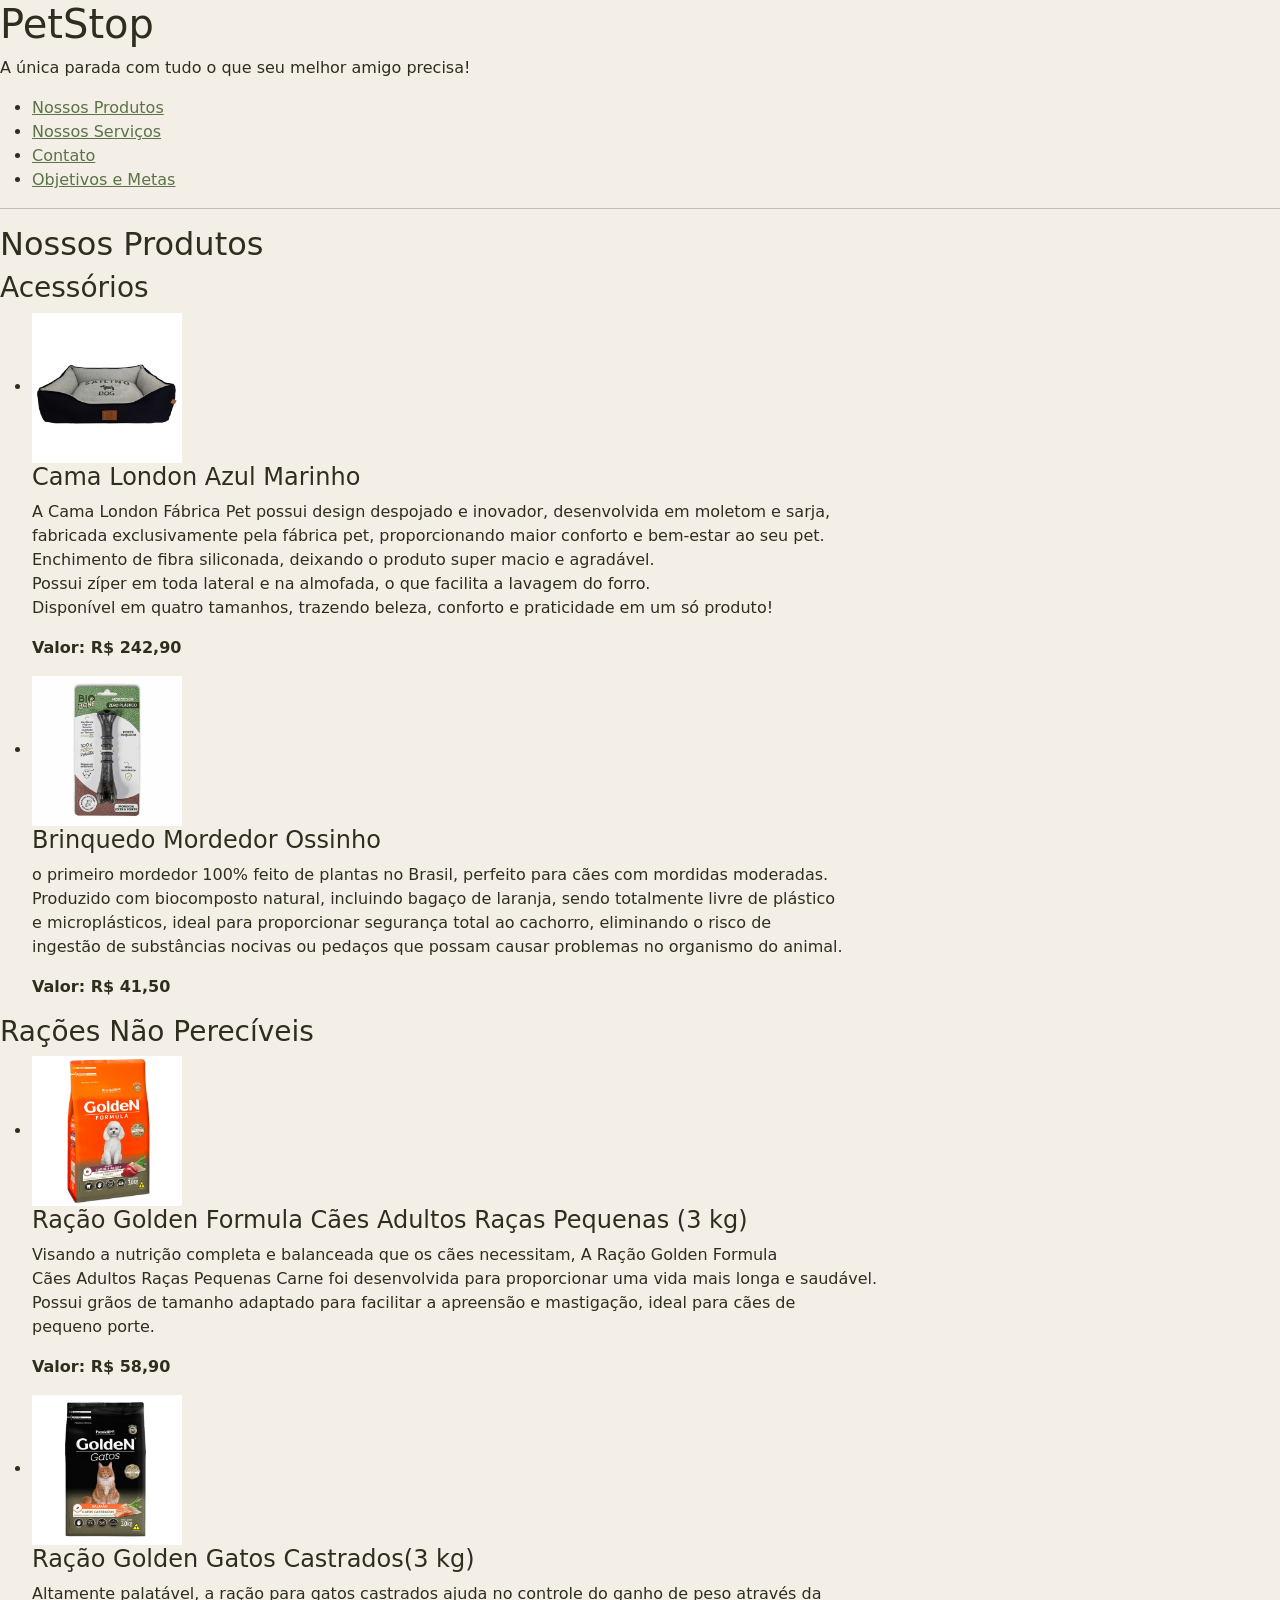
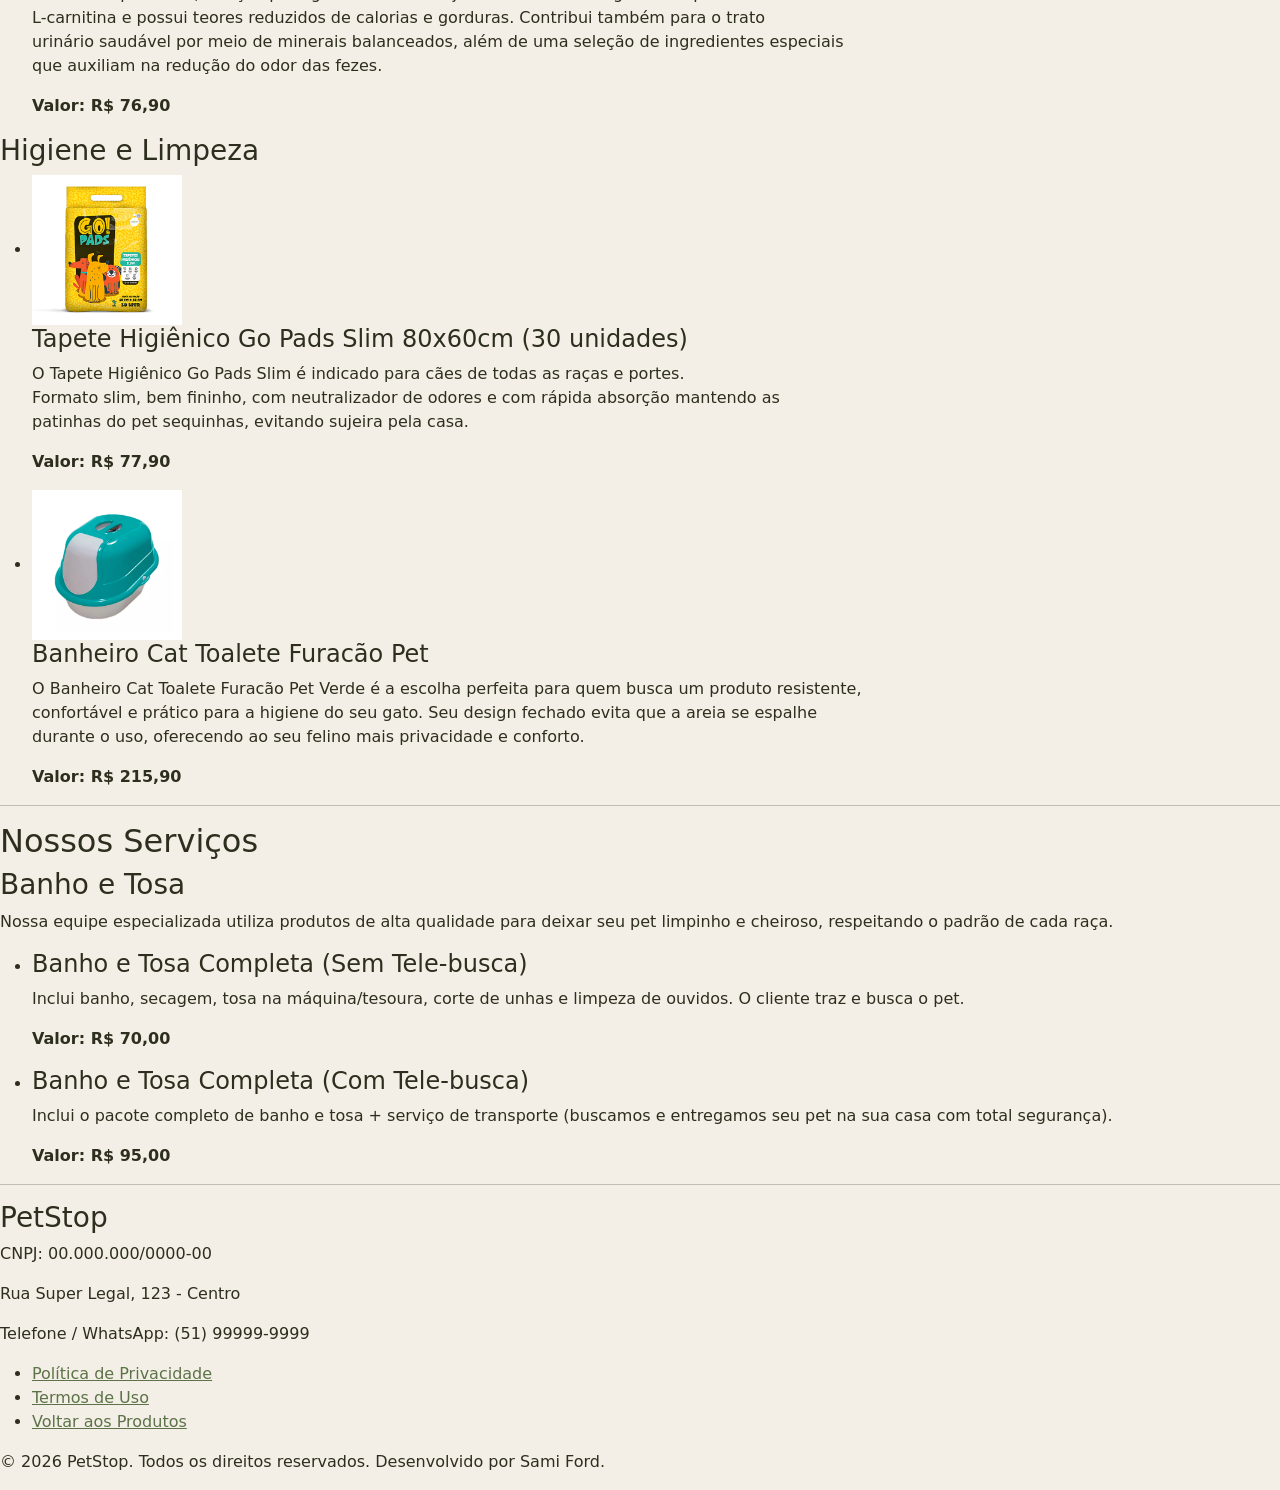
==== index.html @ 5bd98ac9 "feat: add initial CSS variables and stylesheet links" ====
<!DOCTYPE html>
<html lang="pt-BR">
<head>
    <meta charset="UTF-8">
    <meta name="viewport" content="width=device-width, initial-scale=1.0">
    <title>PetStop</title>
    <link href="https://cdn.jsdelivr.net/npm/bootstrap@5.3.3/dist/css/bootstrap.min.css" rel="stylesheet"
    <link href="https://cdn.jsdelivr.net/npm/bootstrap-icons@1.11.3/font/bootstrap-icons.min.css" rel="stylesheet">
    <link rel="stylesheet" href="style.css">
</head>
<body>

    <header>
        <h1>PetStop</h1>
        <p>A única parada com tudo o que seu melhor amigo precisa!</p>
        <nav>
            <ul>
                <li><a href="#produtos">Nossos Produtos</a></li>
                <li><a href="#servicos">Nossos Serviços</a></li>
                <li><a href="#contato">Contato</a></li>
                <li><a href="objetivos.html">Objetivos e Metas</a></li>
            </ul>
        </nav>
    </header>

    <hr>

    <main>
        
        <section id="produtos">
            <h2>Nossos Produtos</h2>

            <article>
                <h3>Acessórios</h3>
                <ul>
                    <li>
                        <img src="assets/cama1.png" alt="Cama de pet Azul Marinho" width="150">
                        <h4>Cama London Azul Marinho</h4>
                        <p>A Cama London Fábrica Pet possui design despojado e inovador, desenvolvida em moletom e sarja,<br>
                            fabricada exclusivamente pela fábrica pet, proporcionando maior conforto e bem-estar ao seu pet.<br>
                            Enchimento de fibra siliconada, deixando o produto super macio e agradável.<br> 
                            Possui zíper em toda lateral e na almofada, o que facilita a lavagem do forro.<br>
                            Disponível em quatro tamanhos, trazendo beleza, conforto e praticidade em um só produto!</p>
                        <p><strong>Valor: R$ 242,90</strong></p>
                    </li>
                    <li>
                        <img src="assets/brinquedo1.png" alt="Brinquedo em formato de osso para morder" width="150">
                        <h4>Brinquedo Mordedor Ossinho</h4>
                        <p> o primeiro mordedor 100% feito de plantas no Brasil, perfeito para cães com mordidas moderadas.<br>
                            Produzido com biocomposto natural, incluindo bagaço de laranja, sendo totalmente livre de plástico<br>
                            e microplásticos, ideal para proporcionar segurança total ao cachorro, eliminando o risco de<br> 
                            ingestão de substâncias nocivas ou pedaços que possam causar problemas no organismo do animal.</p>
                        <p><strong>Valor: R$ 41,50</strong></p>
                    </li>
                </ul>
            </article>

            <article>
                <h3>Rações Não Perecíveis</h3>
                <ul>
                    <li>
                        <img src="assets/racao-cao.png" alt="Saco de ração para cães adultos pequenos" width="150">
                        <h4>Ração Golden Formula Cães Adultos Raças Pequenas (3 kg)</h4>
                        <p>Visando a nutrição completa e balanceada que os cães necessitam, A Ração Golden Formula<br> 
                            Cães Adultos Raças Pequenas Carne foi desenvolvida para proporcionar uma vida mais longa e saudável.<br>
                            Possui grãos de tamanho adaptado para facilitar a apreensão e mastigação, ideal para cães de<br>
                            pequeno porte.
</p>
                        <p><strong>Valor: R$ 58,90</strong></p>
                    </li>
                    <li>
                        <img src="assets/racao-gato.png" alt="Saco de ração para gatos castrados" width="150">
                        <h4>Ração Golden Gatos Castrados(3 kg)</h4>
                        <p>Altamente palatável, a ração para gatos castrados ajuda no controle do ganho de peso através da<br> 
                            L-carnitina e possui teores reduzidos de calorias e gorduras. Contribui também para o trato<br> 
                            urinário saudável por meio de minerais balanceados, além de uma seleção de ingredientes especiais<br> 
                            que auxiliam na redução do odor das fezes.</p>
                        <p><strong>Valor: R$ 76,90</strong></p>
                    </li>
                </ul>
            </article>

            <article>
                <h3>Higiene e Limpeza</h3>
                <ul>
                    <li>
                        <img src="assets/tapete.png" alt="Pacote de tapetes higiênicos" width="150">
                        <h4>Tapete Higiênico Go Pads Slim 80x60cm (30 unidades)</h4>
                        <p>O Tapete Higiênico Go Pads Slim é indicado para cães de todas as raças e portes.<br> 
                            Formato slim, bem fininho, com neutralizador de odores e com rápida absorção mantendo as<br> 
                            patinhas do pet sequinhas, evitando sujeira pela casa.</p>
                        <p><strong>Valor: R$ 77,90</strong></p>
                    </li>
                    <li>
                        <img src="assets/caixa.png" alt="Caixa de areia com tampa verde" width="150">
                        <h4>Banheiro Cat Toalete Furacão Pet </h4>
                        <p>O Banheiro Cat Toalete Furacão Pet Verde é a escolha perfeita para quem busca um produto resistente,<br> 
                            confortável e prático para a higiene do seu gato. Seu design fechado evita que a areia se espalhe<br> 
                            durante o uso, oferecendo ao seu felino mais privacidade e conforto.</p>
                        <p><strong>Valor: R$ 215,90</strong></p>
                    </li>
                </ul>
            </article>
        </section>

        <hr>

        <section id="servicos">
            <h2>Nossos Serviços</h2>
            <article>
                <h3>Banho e Tosa</h3>
                <p>Nossa equipe especializada utiliza produtos de alta qualidade para deixar seu pet limpinho e cheiroso, respeitando o padrão de cada raça.</p>
                <ul>
                    <li>
                        <h4>Banho e Tosa Completa (Sem Tele-busca)</h4>
                        <p>Inclui banho, secagem, tosa na máquina/tesoura, corte de unhas e limpeza de ouvidos. O cliente traz e busca o pet.</p>
                        <p><strong>Valor: R$ 70,00</strong></p>
                    </li>
                    <li>
                        <h4>Banho e Tosa Completa (Com Tele-busca)</h4>
                        <p>Inclui o pacote completo de banho e tosa + serviço de transporte (buscamos e entregamos seu pet na sua casa com total segurança).</p>
                        <p><strong>Valor: R$ 95,00</strong></p>
                    </li>
                </ul>
            </article>
        </section>

    </main>

    <hr>

    <footer id="contato">
        <div>
            <h3>PetStop</h3>
            <p>CNPJ: 00.000.000/0000-00</p>
            <p>Rua Super Legal, 123 - Centro</p>
            <p>Telefone / WhatsApp: (51) 99999-9999</p>
        </div>
        <nav>
            <ul>
                <li><a href="#">Política de Privacidade</a></li>
                <li><a href="#">Termos de Uso</a></li>
                <li><a href="#produtos">Voltar aos Produtos</a></li>
            </ul>
        </nav>
        <p>&copy; 2026 PetStop. Todos os direitos reservados. Desenvolvido por Sami Ford.</p>
    </footer>

    <script src="https://cdn.jsdelivr.net/npm/bootstrap@5.3.3/dist/js/bootstrap.bundle.min.js"></script>
</body>
</html>
---- style.css ----
/* ===== VARIÁVEIS ===== */
:root {
    --matcha:        #7D9464;
    --matcha-dark:   #5C7248;
    --matcha-light:  #A8C490;
    --matcha-xlight: #D4E6C3;
    --cream:         #F4EFE6;
    --sand:          #E8DFD0;
    --earth:         #B8956A;
    --earth-dark:    #9A7455;
    --bark:          #6B4F35;
    --text:          #2E2E1E;
    --text-muted:    #6B6655;
    --border:        #DDD5C5;
    --white:         #FFFFFF;
    --surface:       #FDFAF6;
}

/* ===== BASE ===== */
body {
    background-color: var(--cream);
    color: var(--text);
    font-family: 'Segoe UI', system-ui, -apple-system, sans-serif;
}

a {
    color: var(--matcha-dark);
}

a:hover {
    color: var(--matcha);
}

/* ===== BOTÕES (OVERRIDE BOOTSTRAP) ===== */
.btn-primary {
    background-color: var(--matcha);
    border-color: var(--matcha);
    color: var(--white);
    font-weight: 600;
}

.btn-primary:hover, .btn-primary:focus, .btn-primary:active {
    background-color: var(--matcha-dark) !important;
    border-color: var(--matcha-dark) !important;
    color: var(--white) !important;
}

.btn-outline-primary {
    color: var(--matcha);
    border-color: var(--matcha);
}

.btn-outline-primary:hover {
    background-color: var(--matcha);
    border-color: var(--matcha);
    color: var(--white);
}
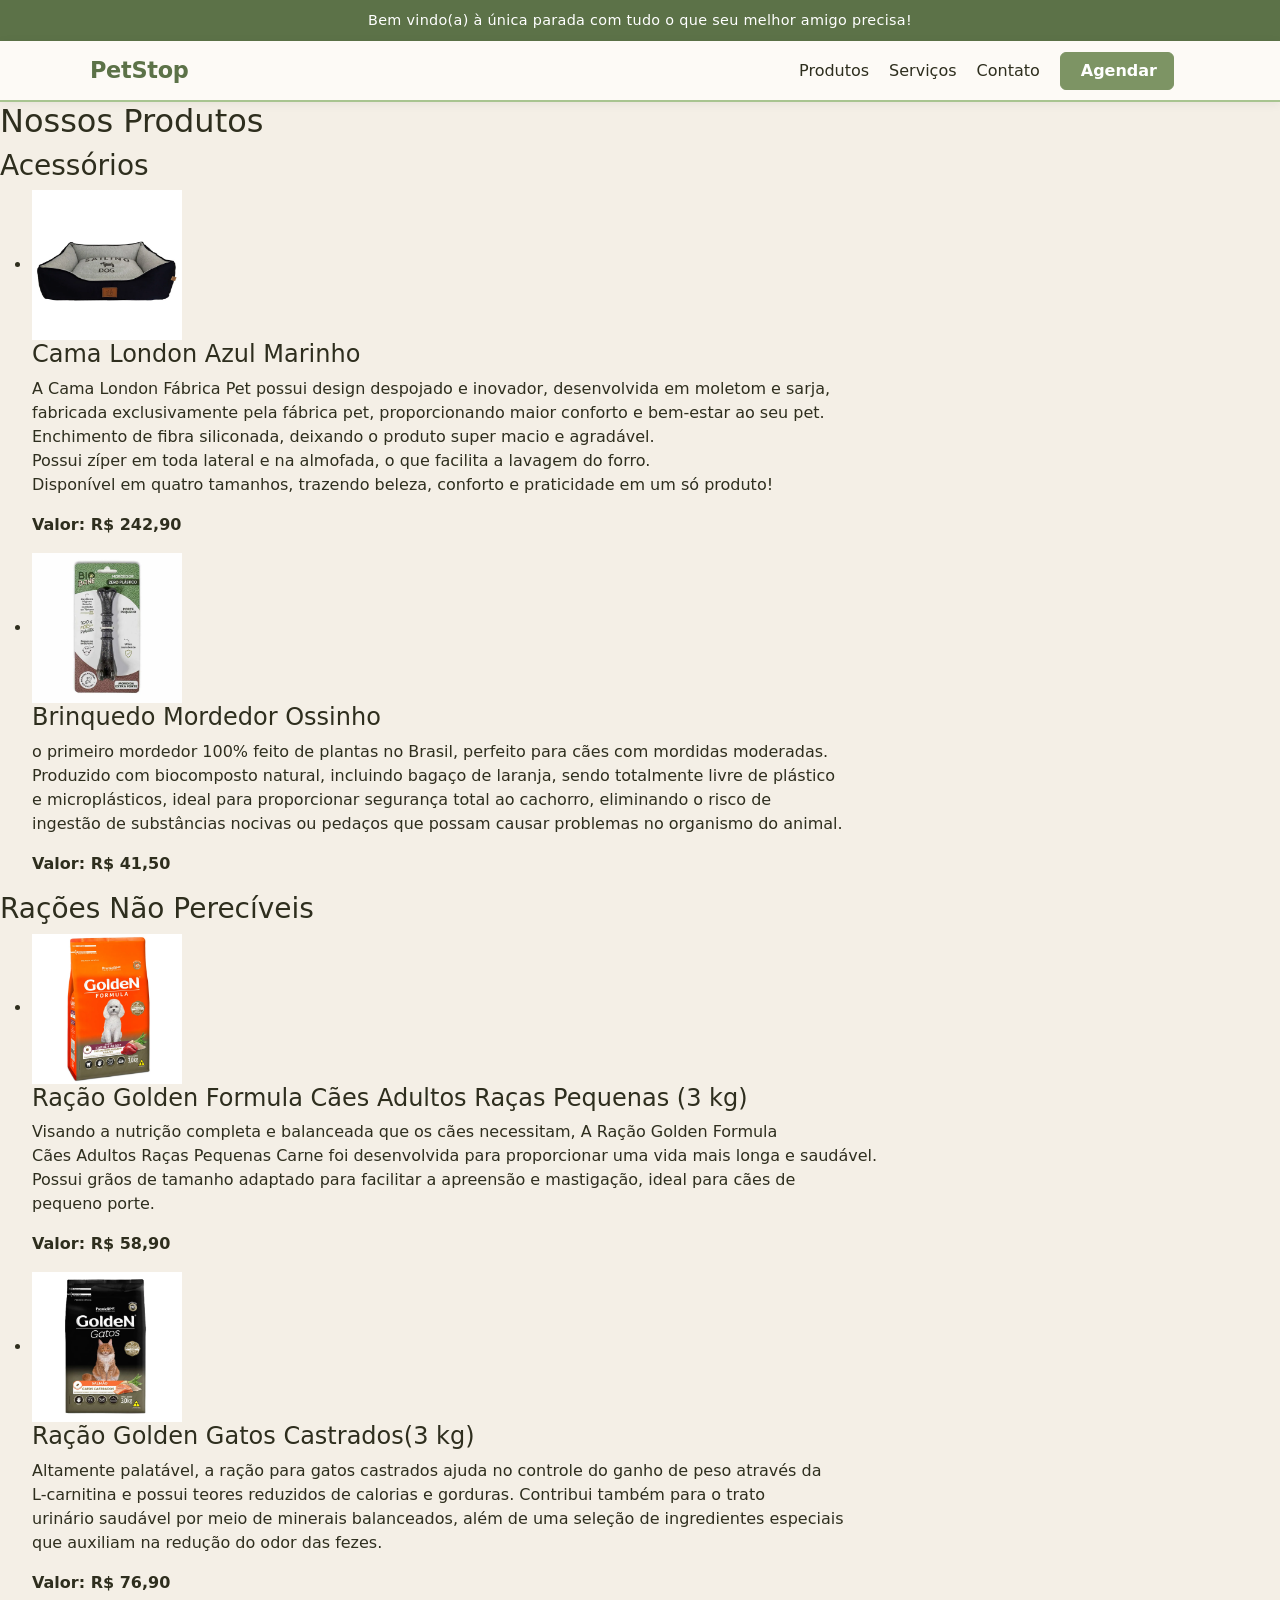
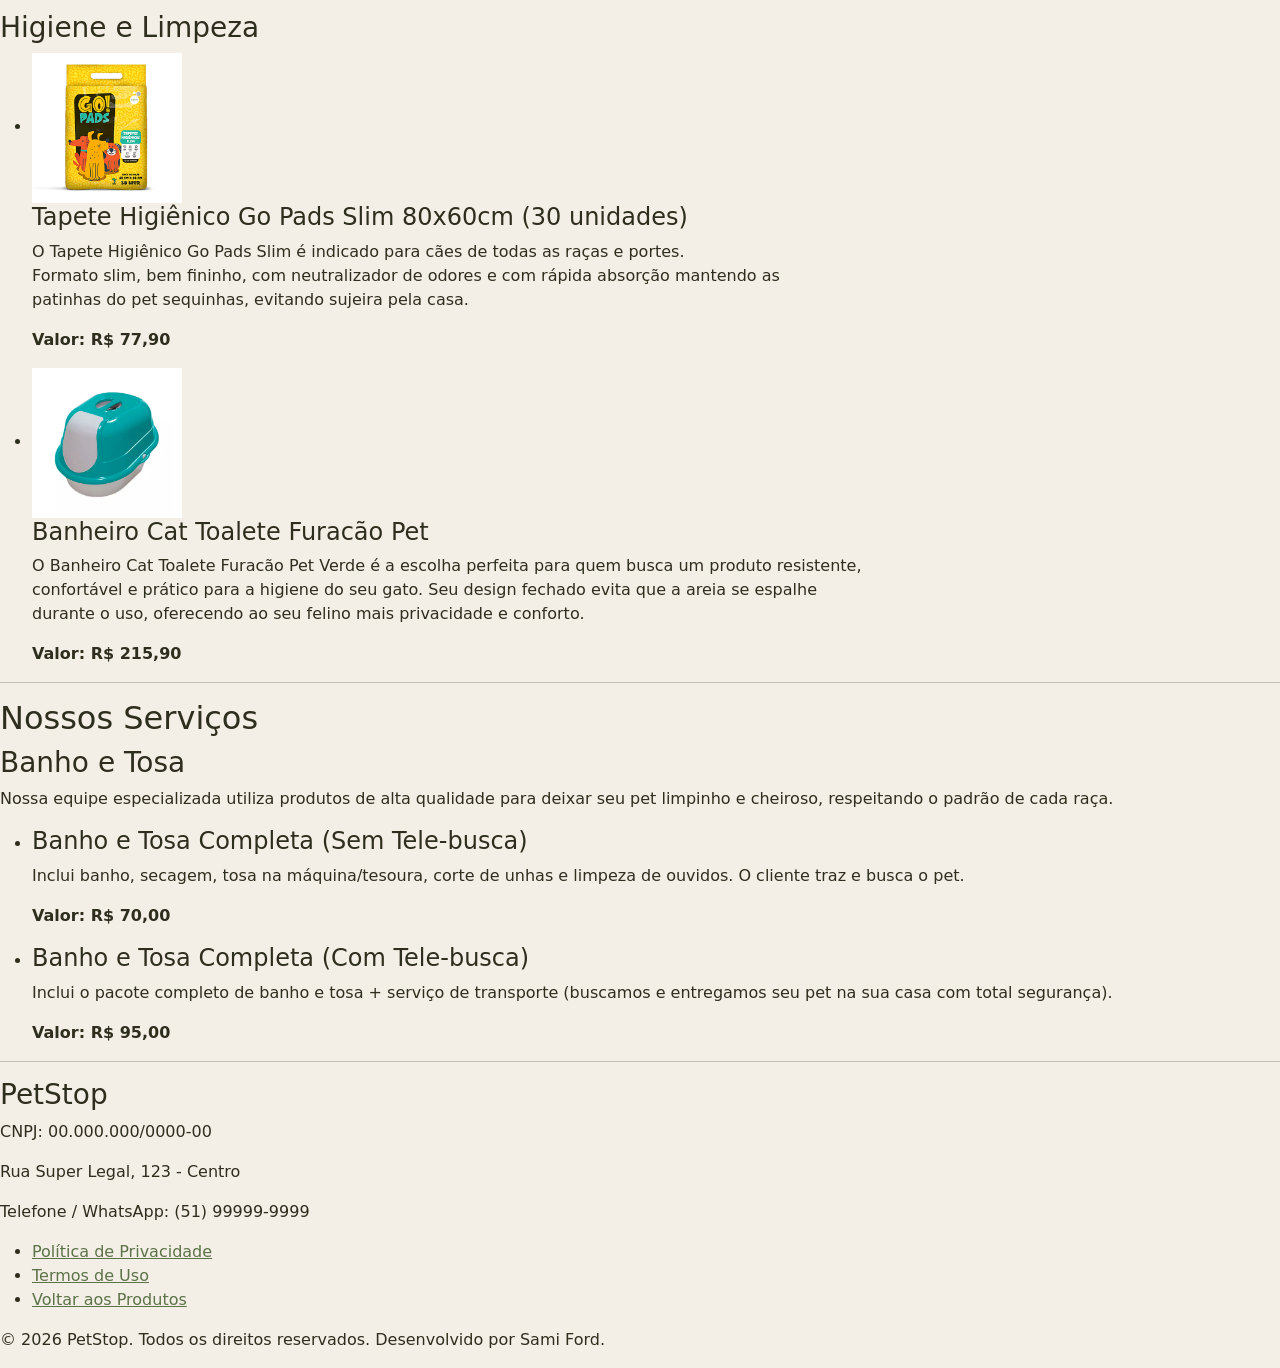
==== commit 93675628: "feat: replace header with Bootstrap navbar and tagline bar" ====
--- a/index.html
+++ b/index.html
@@ -10,20 +10,40 @@
 </head>
 <body>
 
-    <header>
-        <h1>PetStop</h1>
-        <p>A única parada com tudo o que seu melhor amigo precisa!</p>
-        <nav>
-            <ul>
-                <li><a href="#produtos">Nossos Produtos</a></li>
-                <li><a href="#servicos">Nossos Serviços</a></li>
-                <li><a href="#contato">Contato</a></li>
-                <li><a href="objetivos.html">Objetivos e Metas</a></li>
-            </ul>
-        </nav>
-    </header>
+    <div class="hero-tagline" aria-live="polite">
+        <span id="greeting"></span> Bem vindo(a) à única parada com tudo o que seu melhor amigo precisa!
+    </div>
 
-    <hr>
+    <nav class="navbar navbar-expand-lg sticky-top" aria-label="Navegação principal">
+        <div class="container">
+            <a class="navbar-brand fw-bold" href="index.html">
+                <i class="bi bi-heart-fill me-2" aria-hidden="true"></i>PetStop
+            </a>
+
+            <button class="navbar-toggler" type="button"
+                    data-bs-toggle="collapse" data-bs-target="#navbarNav"
+                    aria-controls="navbarNav" aria-expanded="false"
+                    aria-label="Abrir ou fechar menu de navegação">
+                <span class="navbar-toggler-icon"></span>
+            </button>
+
+            <div class="collapse navbar-collapse" id="navbarNav">
+                <ul class="navbar-nav ms-auto align-items-center gap-1">
+                    <li class="nav-item"><a class="nav-link" href="#produtos">Produtos</a></li>
+                    <li class="nav-item"><a class="nav-link" href="#servicos">Serviços</a></li>
+                    <li class="nav-item"><a class="nav-link" href="#contato">Contato</a></li>
+                    <li class="nav-item ms-2">
+                        <a class="btn btn-primary px-3" href="cadastro.html">
+                            <i class="bi bi-calendar-check me-1" aria-hidden="true"></i>Agendar
+                        </a>
+                    </li>
+                </ul>
+                <div class="ms-4 d-none d-lg-flex flex-column align-items-end clock-widget" aria-live="polite">
+                    <span id="live-clock" aria-label="Hora atual"></span>
+                </div>
+            </div>
+        </div>
+    </nav>
 
     <main>
         
--- a/style.css
+++ b/style.css
@@ -31,6 +31,58 @@
     color: var(--matcha);
 }
 
+/* ===== NAVBAR ===== */
+.navbar {
+    background-color: var(--surface);
+    border-bottom: 2px solid var(--matcha-light);
+    box-shadow: 0 2px 10px rgba(0, 0, 0, 0.06);
+}
+
+.navbar-brand {
+    color: var(--matcha-dark) !important;
+    font-size: 1.4rem;
+    letter-spacing: -0.3px;
+}
+
+.nav-link {
+    color: var(--text) !important;
+    font-weight: 500;
+    transition: color 0.2s;
+}
+
+.nav-link:hover, .nav-link:focus {
+    color: var(--matcha) !important;
+}
+
+.navbar-toggler {
+    border-color: var(--matcha-light);
+}
+
+.navbar-toggler-icon {
+    background-image: url("data:image/svg+xml,%3csvg xmlns='http://www.w3.org/2000/svg' viewBox='0 0 30 30'%3e%3cpath stroke='%235C7248' stroke-linecap='round' stroke-miterlimit='10' stroke-width='2' d='M4 7h22M4 15h22M4 23h22'/%3e%3c/svg%3e");
+}
+
+.clock-widget {
+    color: var(--text-muted);
+    font-size: 0.78rem;
+    line-height: 1.4;
+}
+
+.clock-widget .greeting {
+    color: var(--matcha-dark);
+    font-weight: 600;
+}
+
+/* ===== HERO (página principal) ===== */
+.hero-tagline {
+    background: var(--matcha-dark);
+    color: var(--white);
+    text-align: center;
+    padding: 0.6rem 1rem;
+    font-size: 0.9rem;
+    letter-spacing: 0.3px;
+}
+
 /* ===== BOTÕES (OVERRIDE BOOTSTRAP) ===== */
 .btn-primary {
     background-color: var(--matcha);
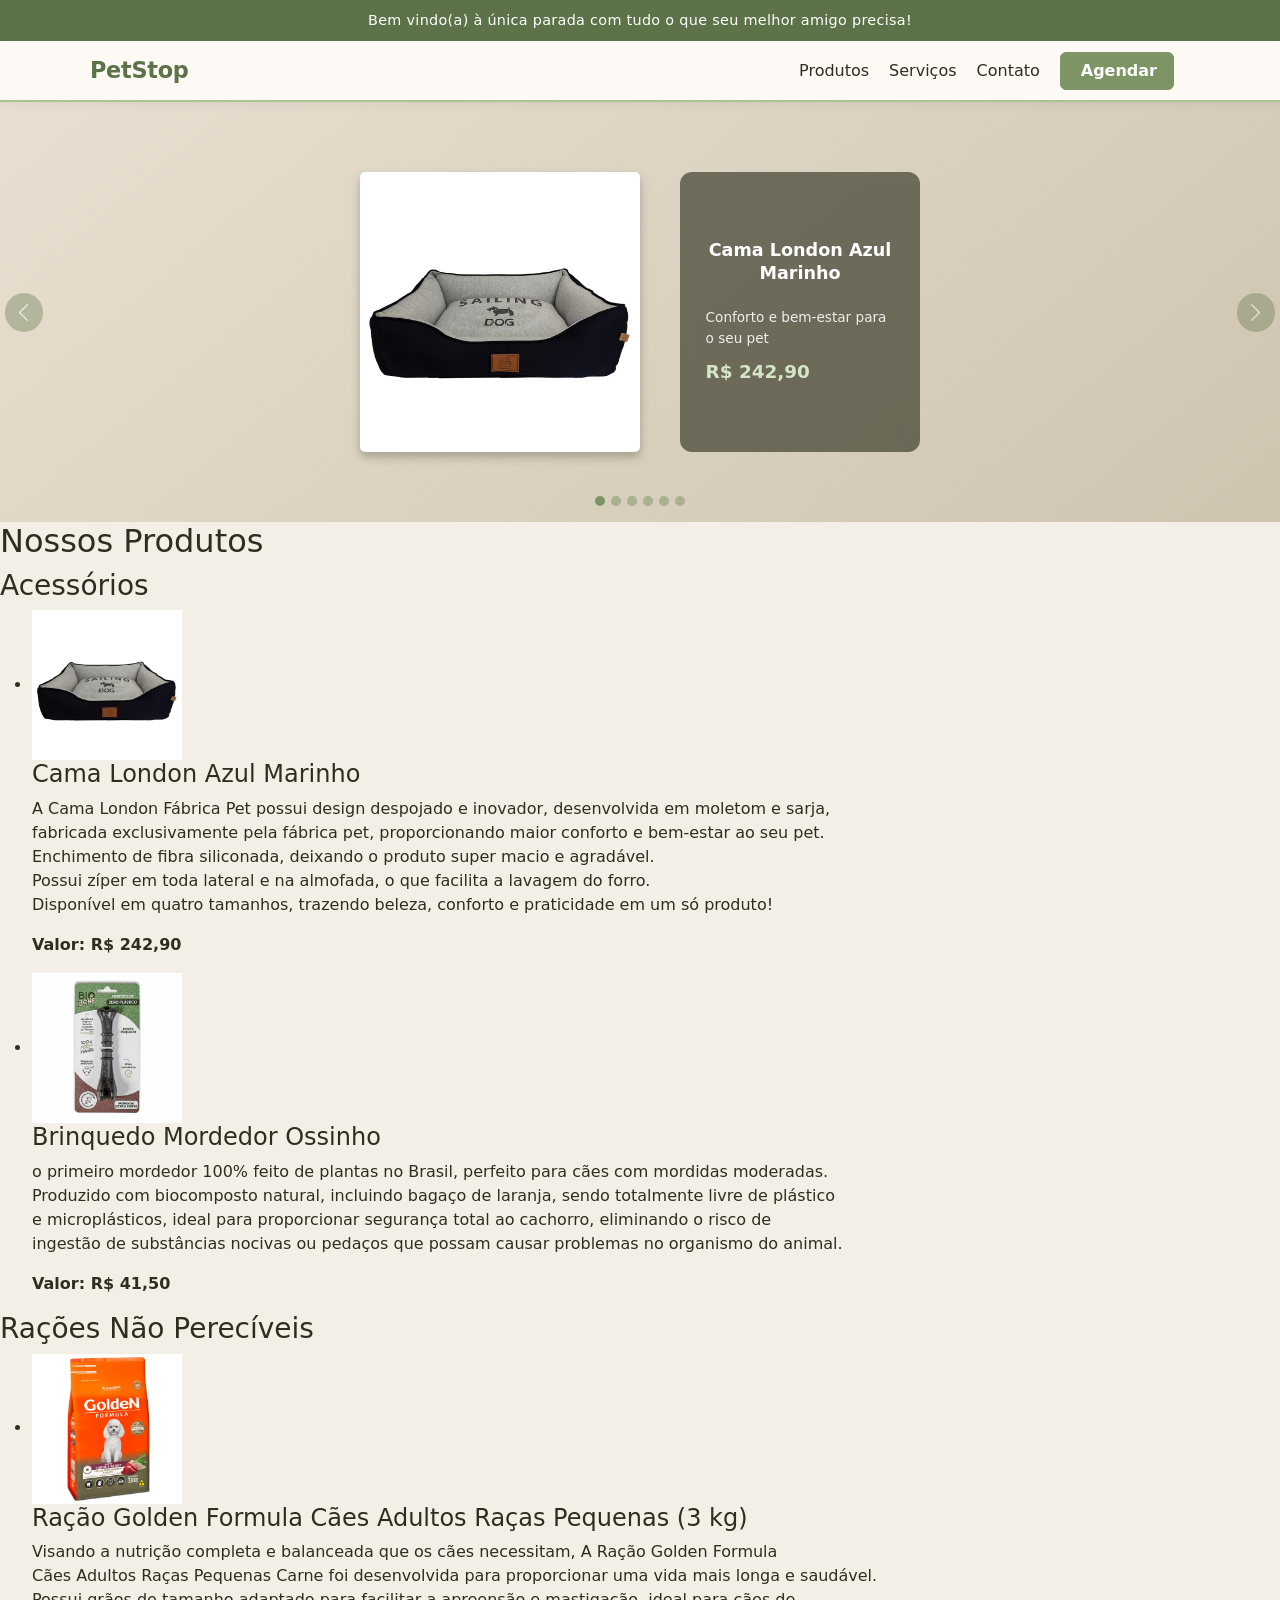
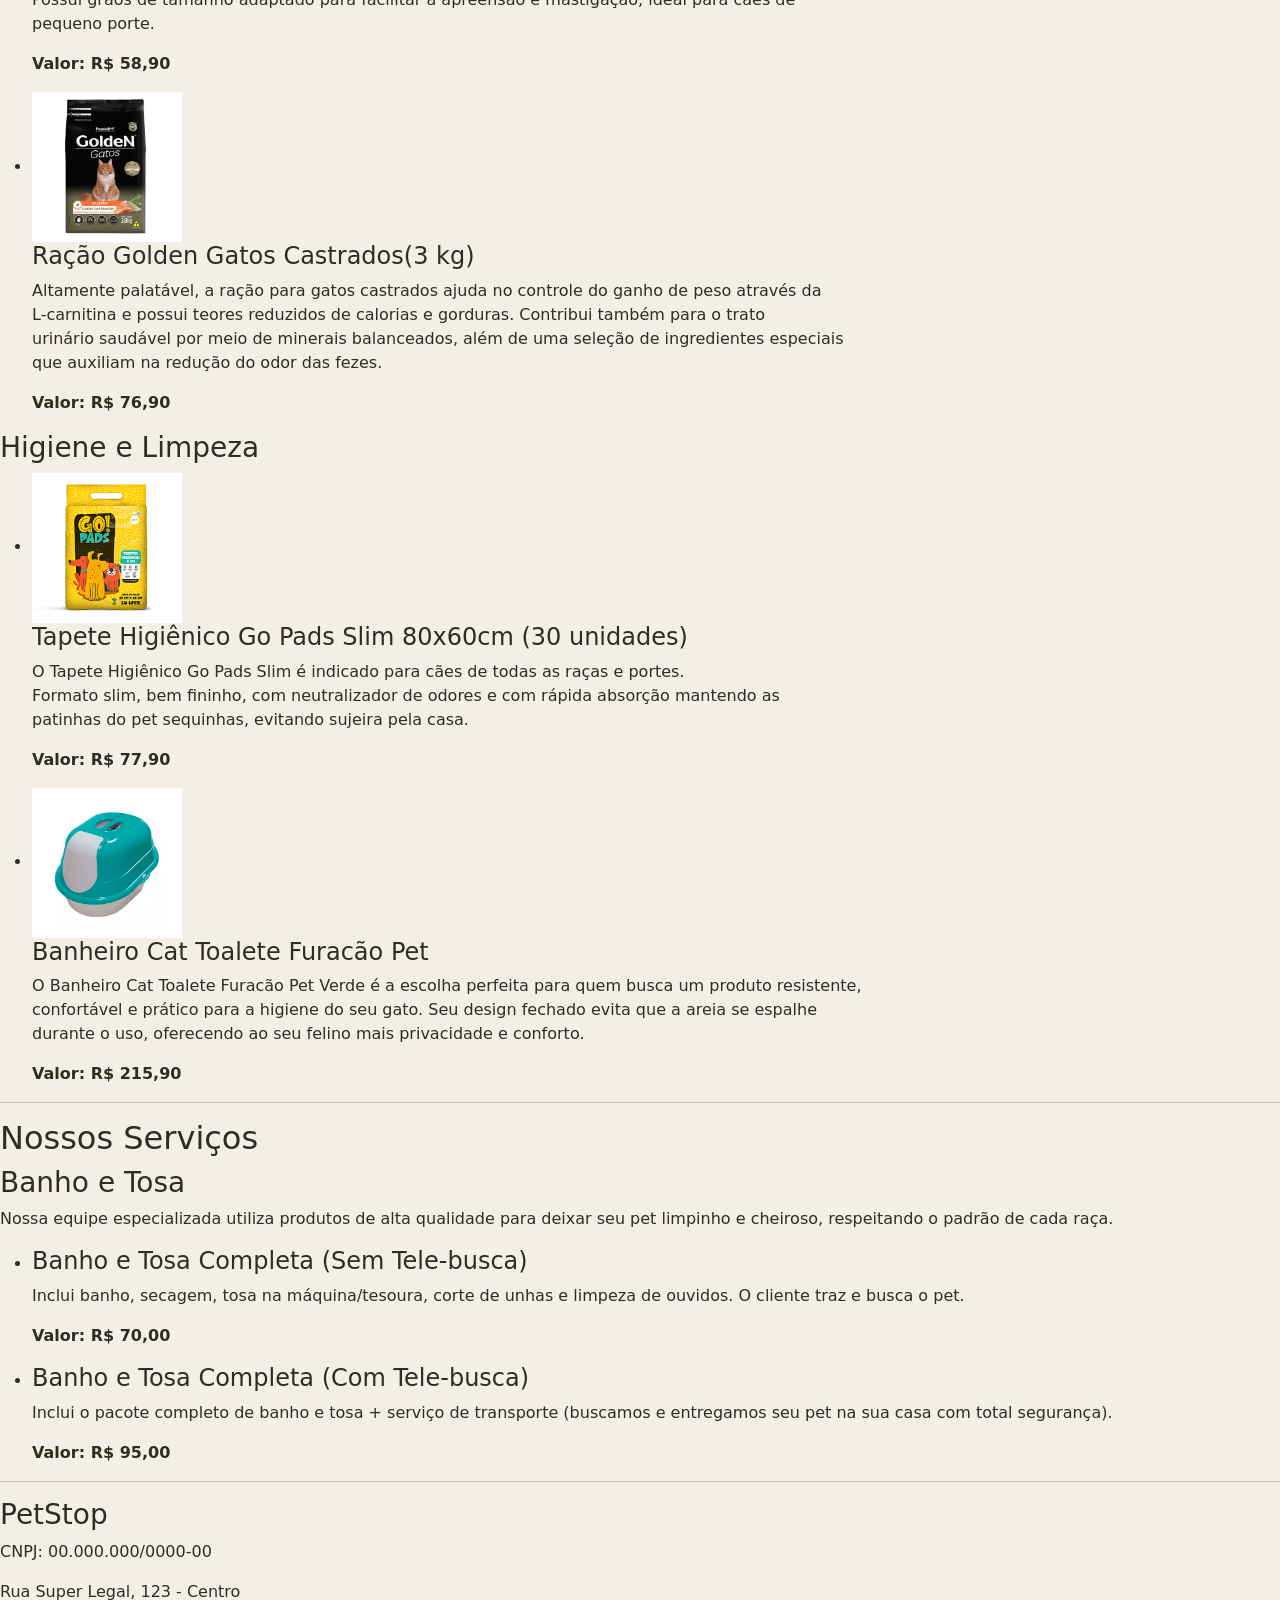
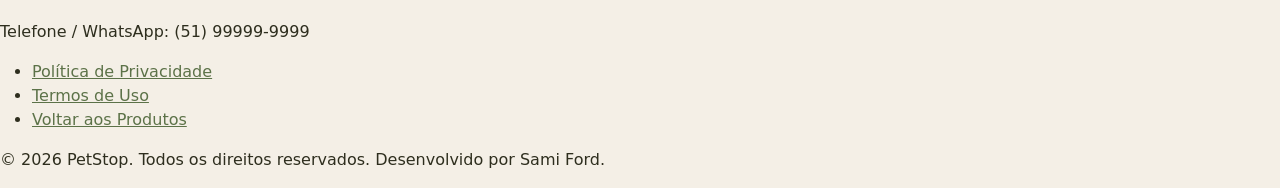
==== commit b3519095: "feat: add product carousel with two-column slide layout" ====
--- a/index.html
+++ b/index.html
@@ -44,6 +44,125 @@
             </div>
         </div>
     </nav>
+
+    <!-- ===== CARROSSEL ===== -->
+    <section aria-label="Destaques de produtos em promoção">
+        <div id="carouselPetStop" class="carousel slide" data-bs-ride="carousel" data-bs-interval="3500">
+
+            <div class="carousel-indicators" role="tablist" aria-label="Navegação do carrossel">
+                <button type="button" data-bs-target="#carouselPetStop" data-bs-slide-to="0"
+                        class="active" role="tab" aria-selected="true" aria-label="Slide 1: Cama London"></button>
+                <button type="button" data-bs-target="#carouselPetStop" data-bs-slide-to="1"
+                        role="tab" aria-label="Slide 2: Mordedor Ossinho"></button>
+                <button type="button" data-bs-target="#carouselPetStop" data-bs-slide-to="2"
+                        role="tab" aria-label="Slide 3: Ração para cães"></button>
+                <button type="button" data-bs-target="#carouselPetStop" data-bs-slide-to="3"
+                        role="tab" aria-label="Slide 4: Ração para gatos"></button>
+                <button type="button" data-bs-target="#carouselPetStop" data-bs-slide-to="4"
+                        role="tab" aria-label="Slide 5: Tapete higiênico"></button>
+                <button type="button" data-bs-target="#carouselPetStop" data-bs-slide-to="5"
+                        role="tab" aria-label="Slide 6: Banheiro para gatos"></button>
+            </div>
+
+            <div class="carousel-inner">
+                <div class="carousel-item active">
+                    <div class="carousel-bg">
+                        <div class="carousel-img-col">
+                            <img src="assets/cama1.png"
+                                 alt="Cama London Azul Marinho para pets: cama em moletom e sarja com enchimento de fibra siliconada e zíper lateral"
+                                 class="carousel-img">
+                        </div>
+                        <div class="carousel-text-col">
+                            <p class="carousel-title">Cama London Azul Marinho</p>
+                            <p class="carousel-subtitle">Conforto e bem-estar para o seu pet</p>
+                            <p class="carousel-price">R$ 242,90</p>
+                        </div>
+                    </div>
+                </div>
+                <div class="carousel-item">
+                    <div class="carousel-bg">
+                        <div class="carousel-img-col">
+                            <img src="assets/brinquedo1.png"
+                                 alt="Brinquedo Mordedor Ossinho: mordedor em formato de osso feito de biocomposto natural com bagaço de laranja, 100% livre de plástico"
+                                 class="carousel-img">
+                        </div>
+                        <div class="carousel-text-col">
+                            <p class="carousel-title">Mordedor Ossinho Natural</p>
+                            <p class="carousel-subtitle">100% feito de plantas, sem plástico</p>
+                            <p class="carousel-price">R$ 41,50</p>
+                        </div>
+                    </div>
+                </div>
+                <div class="carousel-item">
+                    <div class="carousel-bg">
+                        <div class="carousel-img-col">
+                            <img src="assets/racao-cao.png"
+                                 alt="Ração Golden Formula para cães adultos de raças pequenas, embalagem de 3 kg"
+                                 class="carousel-img">
+                        </div>
+                        <div class="carousel-text-col">
+                            <p class="carousel-title">Ração Golden – Cães Adultos (3 kg)</p>
+                            <p class="carousel-subtitle">Nutrição completa para raças pequenas</p>
+                            <p class="carousel-price">R$ 58,90</p>
+                        </div>
+                    </div>
+                </div>
+                <div class="carousel-item">
+                    <div class="carousel-bg">
+                        <div class="carousel-img-col">
+                            <img src="assets/racao-gato.png"
+                                 alt="Ração Golden para gatos castrados, embalagem de 3 kg, com L-carnitina e teores reduzidos de gordura"
+                                 class="carousel-img">
+                        </div>
+                        <div class="carousel-text-col">
+                            <p class="carousel-title">Ração Golden – Gatos Castrados (3 kg)</p>
+                            <p class="carousel-subtitle">Controle de peso e saúde urinária</p>
+                            <p class="carousel-price">R$ 76,90</p>
+                        </div>
+                    </div>
+                </div>
+                <div class="carousel-item">
+                    <div class="carousel-bg">
+                        <div class="carousel-img-col">
+                            <img src="assets/tapete.png"
+                                 alt="Pacote com 30 unidades de tapete higiênico Go Pads Slim 80x60cm com neutralizador de odores"
+                                 class="carousel-img">
+                        </div>
+                        <div class="carousel-text-col">
+                            <p class="carousel-title">Tapete Higiênico Go Pads Slim (30 un.)</p>
+                            <p class="carousel-subtitle">Absorção rápida e neutralizador de odores</p>
+                            <p class="carousel-price">R$ 77,90</p>
+                        </div>
+                    </div>
+                </div>
+                <div class="carousel-item">
+                    <div class="carousel-bg">
+                        <div class="carousel-img-col">
+                            <img src="assets/caixa.png"
+                                 alt="Banheiro Cat Toalete Furacão Pet com tampa verde: caixa de areia fechada que evita dispersão de areia"
+                                 class="carousel-img">
+                        </div>
+                        <div class="carousel-text-col">
+                            <p class="carousel-title">Banheiro Cat Toalete Furacão Pet</p>
+                            <p class="carousel-subtitle">Privacidade e conforto para o seu gato</p>
+                            <p class="carousel-price">R$ 215,90</p>
+                        </div>
+                    </div>
+                </div>
+            </div>
+
+            <button class="carousel-control-prev" type="button"
+                    data-bs-target="#carouselPetStop" data-bs-slide="prev"
+                    aria-label="Slide anterior">
+                <span class="carousel-control-prev-icon" aria-hidden="true"></span>
+            </button>
+            <button class="carousel-control-next" type="button"
+                    data-bs-target="#carouselPetStop" data-bs-slide="next"
+                    aria-label="Próximo slide">
+                <span class="carousel-control-next-icon" aria-hidden="true"></span>
+            </button>
+        </div>
+    </section>
 
     <main>
         
--- a/style.css
+++ b/style.css
@@ -83,6 +83,121 @@
     letter-spacing: 0.3px;
 }
 
+/* ===== CARROSSEL ===== */
+#carouselPetStop {
+    background: linear-gradient(140deg, var(--sand) 0%, #CEC4B0 100%);
+}
+
+.carousel-bg {
+    height: 420px;
+    display: flex;
+    flex-direction: row;
+    align-items: center;
+    justify-content: center;
+    gap: 2.5rem;
+    padding: 2rem 3rem;
+    overflow: hidden;
+}
+
+.carousel-img-col {
+    flex: 0 0 auto;
+    display: flex;
+    align-items: center;
+    justify-content: center;
+}
+
+.carousel-img {
+    max-height: 280px;
+    max-width: 280px;
+    width: auto;
+    height: auto;
+    object-fit: contain;
+    border-radius: 5px;
+    filter: drop-shadow(0 5px 5px rgba(46, 46, 30, 0.30));
+}
+
+.carousel-text-col {
+    flex: 0 0 auto;
+    width: 240px;
+    height: 280px;
+    display: flex;
+    flex-direction: column;
+    justify-content: center;
+    gap: 0.4rem;
+    background: rgba(45, 45, 28, 0.62);
+    backdrop-filter: blur(6px);
+    -webkit-backdrop-filter: blur(6px);
+    border-radius: 12px;
+    padding: 1.4rem 1.6rem;
+    color: #fff;
+}
+
+.carousel-title {
+    font-size: 1.1rem;
+    font-weight: 700;
+    margin-bottom: 1rem;
+    line-height: 1.3;
+    text-align: center;
+}
+
+.carousel-subtitle {
+    font-size: 0.85rem;
+    margin: 0;
+    opacity: 0.88;
+}
+
+.carousel-price {
+    font-size: 1.15rem;
+    font-weight: 700;
+    color: var(--matcha-xlight);
+    margin: 0.2rem 0 0;
+}
+
+.carousel-control-prev,
+.carousel-control-next {
+    width: 48px;
+}
+
+.carousel-control-prev-icon,
+.carousel-control-next-icon {
+    background-color: rgba(92, 114, 72, 0.7);
+    border-radius: 50%;
+    padding: 1.2rem;
+    background-size: 55%;
+}
+
+.carousel-indicators [data-bs-target] {
+    background-color: var(--matcha);
+    opacity: 0.5;
+    width: 10px;
+    height: 10px;
+    border-radius: 50%;
+    border: none;
+}
+
+.carousel-indicators .active {
+    opacity: 1;
+}
+
+@media (max-width: 767px) {
+    .carousel-bg {
+        height: auto;
+        flex-direction: column;
+        gap: 1rem;
+        padding: 1.5rem 1rem 1rem;
+    }
+
+    .carousel-img {
+        max-height: 160px;
+        max-width: 160px;
+    }
+
+    .carousel-text-col {
+        width: 100%;
+        padding: 0.9rem 1.1rem;
+    }
+}
+
 /* ===== BOTÕES (OVERRIDE BOOTSTRAP) ===== */
 .btn-primary {
     background-color: var(--matcha);
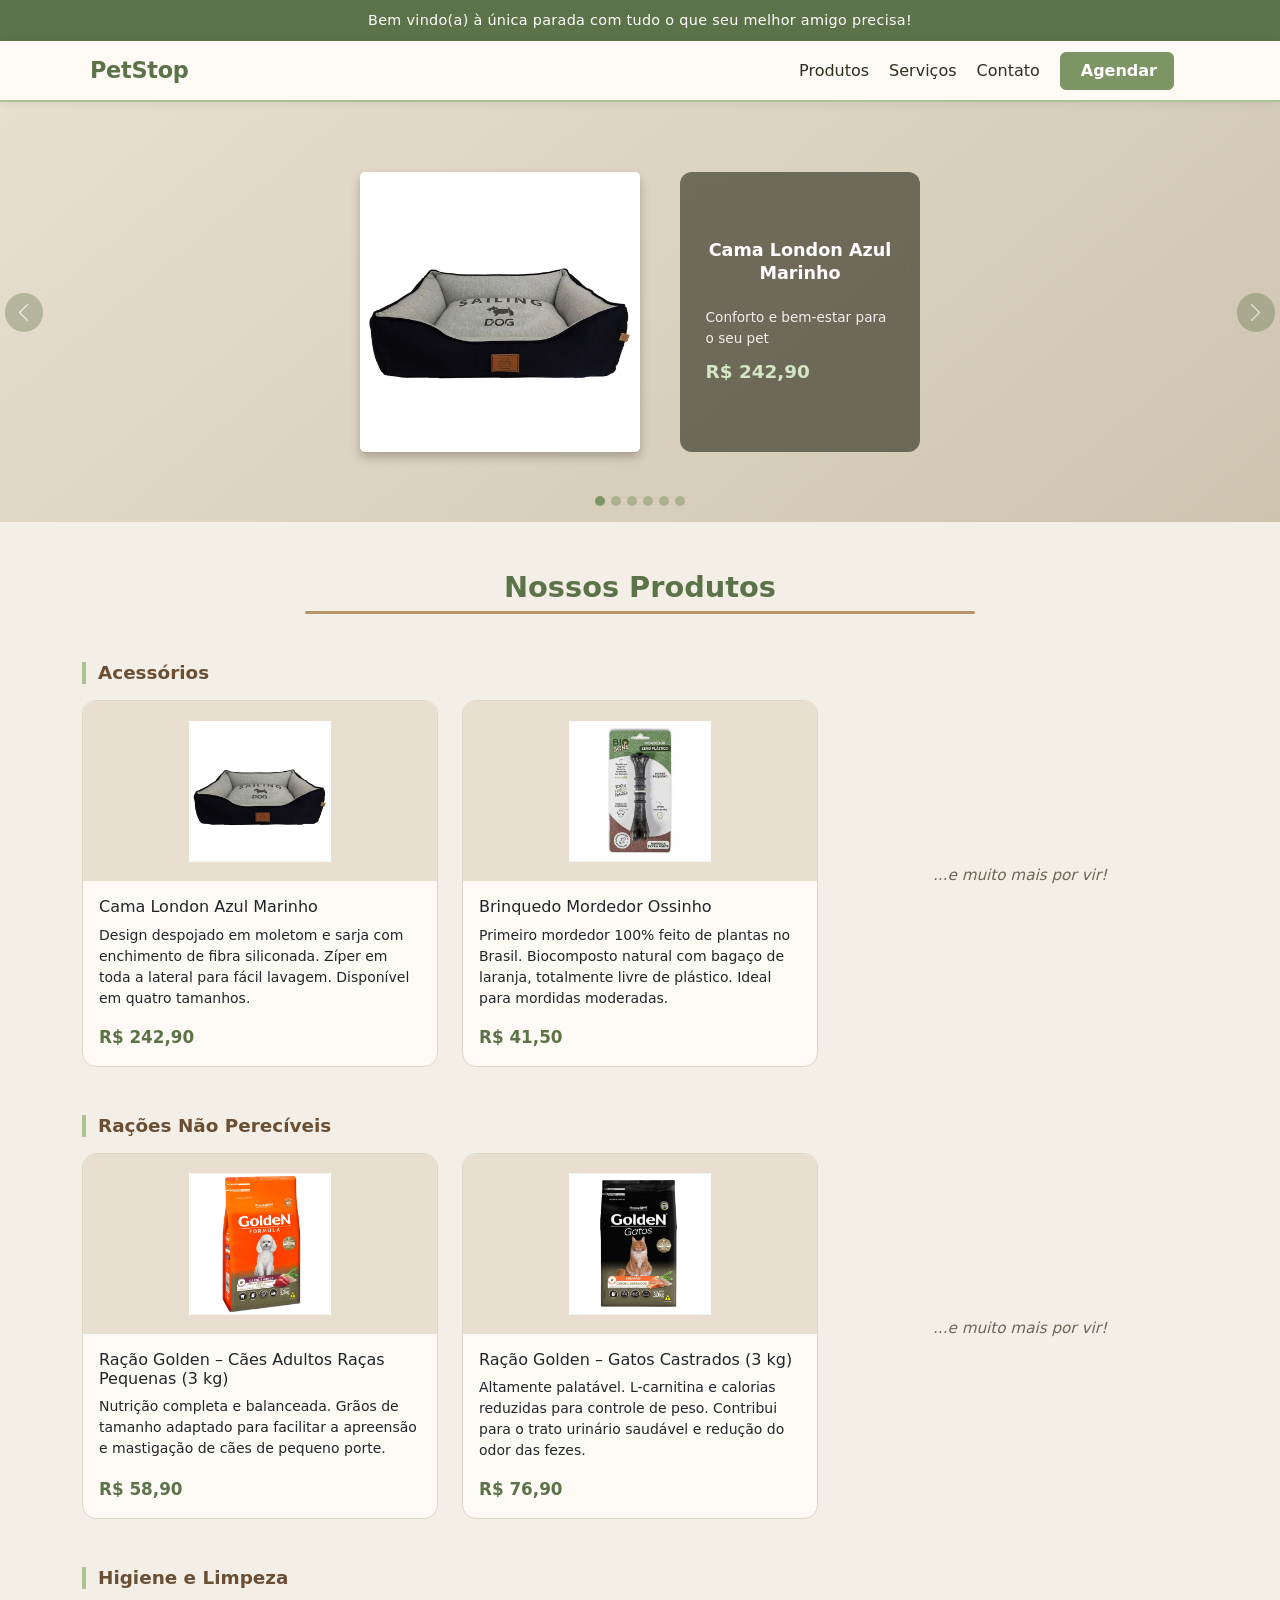
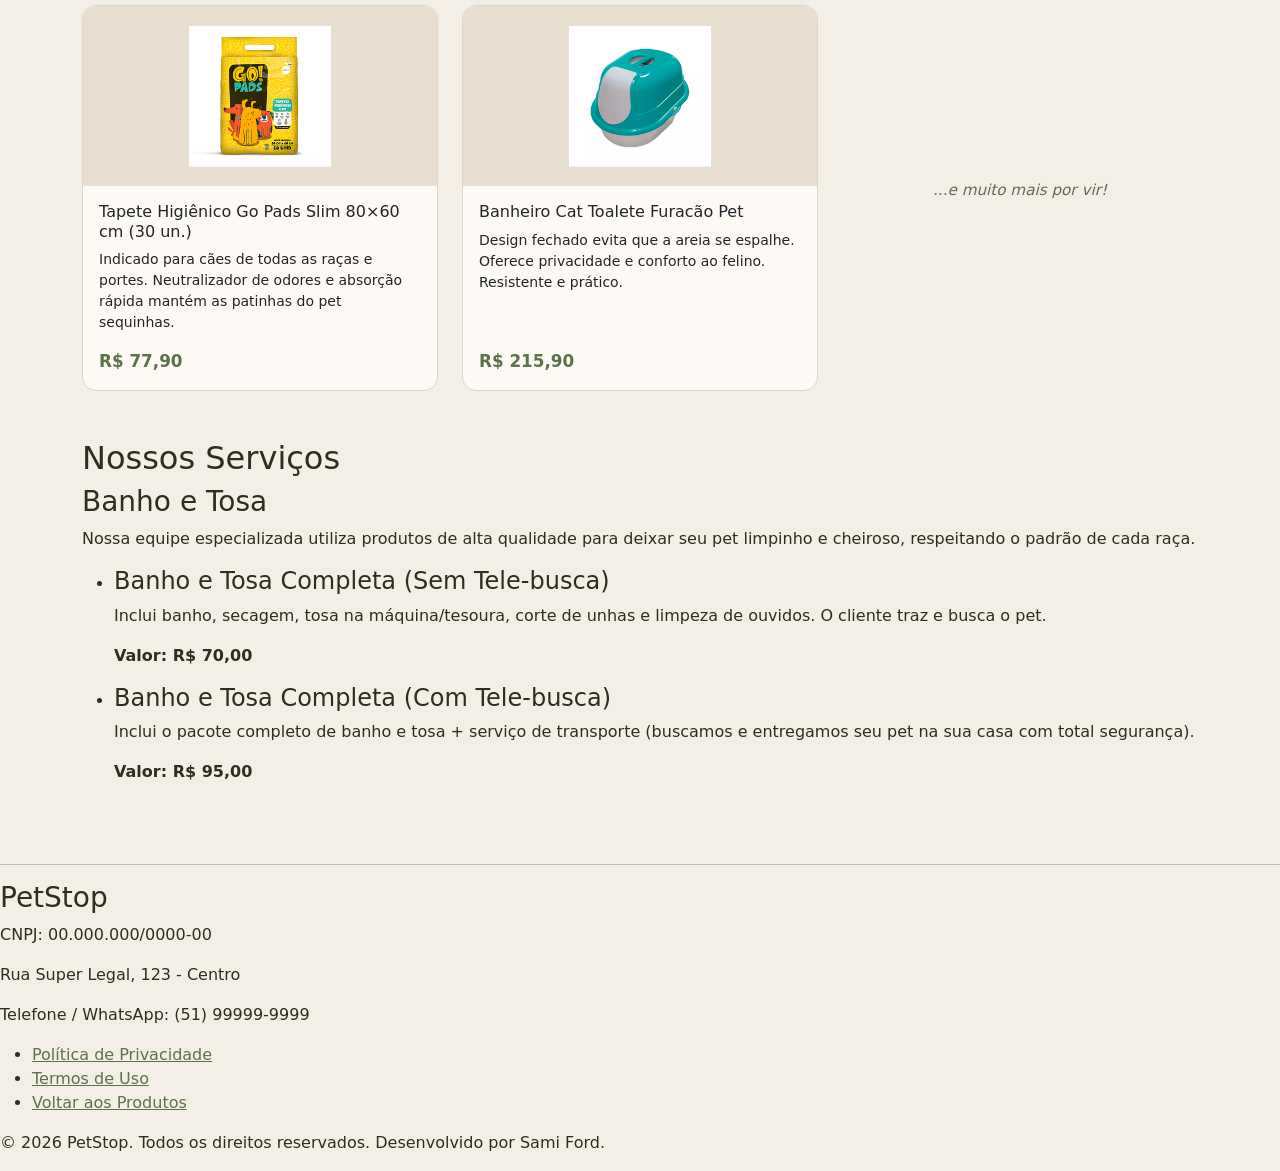
==== commit 1b799102: "feat: redesign products section with Bootstrap card grid" ====
--- a/index.html
+++ b/index.html
@@ -165,84 +165,126 @@
     </section>
 
     <main>
-        
-        <section id="produtos">
-            <h2>Nossos Produtos</h2>
-
-            <article>
-                <h3>Acessórios</h3>
-                <ul>
-                    <li>
-                        <img src="assets/cama1.png" alt="Cama de pet Azul Marinho" width="150">
-                        <h4>Cama London Azul Marinho</h4>
-                        <p>A Cama London Fábrica Pet possui design despojado e inovador, desenvolvida em moletom e sarja,<br>
-                            fabricada exclusivamente pela fábrica pet, proporcionando maior conforto e bem-estar ao seu pet.<br>
-                            Enchimento de fibra siliconada, deixando o produto super macio e agradável.<br> 
-                            Possui zíper em toda lateral e na almofada, o que facilita a lavagem do forro.<br>
-                            Disponível em quatro tamanhos, trazendo beleza, conforto e praticidade em um só produto!</p>
-                        <p><strong>Valor: R$ 242,90</strong></p>
-                    </li>
-                    <li>
-                        <img src="assets/brinquedo1.png" alt="Brinquedo em formato de osso para morder" width="150">
-                        <h4>Brinquedo Mordedor Ossinho</h4>
-                        <p> o primeiro mordedor 100% feito de plantas no Brasil, perfeito para cães com mordidas moderadas.<br>
-                            Produzido com biocomposto natural, incluindo bagaço de laranja, sendo totalmente livre de plástico<br>
-                            e microplásticos, ideal para proporcionar segurança total ao cachorro, eliminando o risco de<br> 
-                            ingestão de substâncias nocivas ou pedaços que possam causar problemas no organismo do animal.</p>
-                        <p><strong>Valor: R$ 41,50</strong></p>
-                    </li>
-                </ul>
-            </article>
-
-            <article>
-                <h3>Rações Não Perecíveis</h3>
-                <ul>
-                    <li>
-                        <img src="assets/racao-cao.png" alt="Saco de ração para cães adultos pequenos" width="150">
-                        <h4>Ração Golden Formula Cães Adultos Raças Pequenas (3 kg)</h4>
-                        <p>Visando a nutrição completa e balanceada que os cães necessitam, A Ração Golden Formula<br> 
-                            Cães Adultos Raças Pequenas Carne foi desenvolvida para proporcionar uma vida mais longa e saudável.<br>
-                            Possui grãos de tamanho adaptado para facilitar a apreensão e mastigação, ideal para cães de<br>
-                            pequeno porte.
-</p>
-                        <p><strong>Valor: R$ 58,90</strong></p>
-                    </li>
-                    <li>
-                        <img src="assets/racao-gato.png" alt="Saco de ração para gatos castrados" width="150">
-                        <h4>Ração Golden Gatos Castrados(3 kg)</h4>
-                        <p>Altamente palatável, a ração para gatos castrados ajuda no controle do ganho de peso através da<br> 
-                            L-carnitina e possui teores reduzidos de calorias e gorduras. Contribui também para o trato<br> 
-                            urinário saudável por meio de minerais balanceados, além de uma seleção de ingredientes especiais<br> 
-                            que auxiliam na redução do odor das fezes.</p>
-                        <p><strong>Valor: R$ 76,90</strong></p>
-                    </li>
-                </ul>
-            </article>
-
-            <article>
-                <h3>Higiene e Limpeza</h3>
-                <ul>
-                    <li>
-                        <img src="assets/tapete.png" alt="Pacote de tapetes higiênicos" width="150">
-                        <h4>Tapete Higiênico Go Pads Slim 80x60cm (30 unidades)</h4>
-                        <p>O Tapete Higiênico Go Pads Slim é indicado para cães de todas as raças e portes.<br> 
-                            Formato slim, bem fininho, com neutralizador de odores e com rápida absorção mantendo as<br> 
-                            patinhas do pet sequinhas, evitando sujeira pela casa.</p>
-                        <p><strong>Valor: R$ 77,90</strong></p>
-                    </li>
-                    <li>
-                        <img src="assets/caixa.png" alt="Caixa de areia com tampa verde" width="150">
-                        <h4>Banheiro Cat Toalete Furacão Pet </h4>
-                        <p>O Banheiro Cat Toalete Furacão Pet Verde é a escolha perfeita para quem busca um produto resistente,<br> 
-                            confortável e prático para a higiene do seu gato. Seu design fechado evita que a areia se espalhe<br> 
-                            durante o uso, oferecendo ao seu felino mais privacidade e conforto.</p>
-                        <p><strong>Valor: R$ 215,90</strong></p>
-                    </li>
-                </ul>
-            </article>
+        <div class="container py-5">
+
+        <!-- Produtos -->
+        <section id="produtos" aria-labelledby="titulo-produtos" class="mb-5">
+            <h2 id="titulo-produtos" class="section-title text-center mb-5">Nossos Produtos</h2>
+
+            <!-- Acessórios -->
+            <h3 class="subsection-title mb-3">Acessórios</h3>
+            <div class="row g-4 mb-5">
+                <div class="col-sm-6 col-lg-4">
+                    <article class="card h-100 product-card" aria-label="Cama London Azul Marinho">
+                        <img src="assets/cama1.png"
+                             alt="Cama London Azul Marinho: cama pet em moletom e sarja, enchimento de fibra siliconada, disponível em quatro tamanhos"
+                             class="card-img-top" loading="lazy">
+                        <div class="card-body d-flex flex-column">
+                            <h4 class="card-title h6">Cama London Azul Marinho</h4>
+                            <p class="card-text small flex-grow-1">
+                                Design despojado em moletom e sarja com enchimento de fibra siliconada.
+                                Zíper em toda a lateral para fácil lavagem. Disponível em quatro tamanhos.
+                            </p>
+                            <p class="product-price">R$ 242,90</p>
+                        </div>
+                    </article>
+                </div>
+                <div class="col-sm-6 col-lg-4">
+                    <article class="card h-100 product-card" aria-label="Brinquedo Mordedor Ossinho">
+                        <img src="assets/brinquedo1.png"
+                             alt="Brinquedo Mordedor Ossinho: primeiro mordedor 100% feito de plantas no Brasil, produzido com biocomposto natural e bagaço de laranja, sem plástico"
+                             class="card-img-top" loading="lazy">
+                        <div class="card-body d-flex flex-column">
+                            <h4 class="card-title h6">Brinquedo Mordedor Ossinho</h4>
+                            <p class="card-text small flex-grow-1">
+                                Primeiro mordedor 100% feito de plantas no Brasil. Biocomposto natural com bagaço de laranja,
+                                totalmente livre de plástico. Ideal para mordidas moderadas.
+                            </p>
+                            <p class="product-price">R$ 41,50</p>
+                        </div>
+                    </article>
+                </div>
+                <div class="col-lg-4 d-none d-lg-flex align-items-center justify-content-center">
+                    <p class="text-center fst-italic" style="color: var(--text-muted); font-size: 0.95rem;">...e muito mais por vir!</p>
+                </div>
+            </div>
+
+            <!-- Rações -->
+            <h3 class="subsection-title mb-3">Rações Não Perecíveis</h3>
+            <div class="row g-4 mb-5">
+                <div class="col-sm-6 col-lg-4">
+                    <article class="card h-100 product-card" aria-label="Ração Golden Cães Adultos Raças Pequenas 3 kg">
+                        <img src="assets/racao-cao.png"
+                             alt="Ração Golden Formula Cães Adultos Raças Pequenas 3 kg: ração com grãos de tamanho adaptado para facilitar a mastigação de cães de pequeno porte"
+                             class="card-img-top" loading="lazy">
+                        <div class="card-body d-flex flex-column">
+                            <h4 class="card-title h6">Ração Golden – Cães Adultos Raças Pequenas (3 kg)</h4>
+                            <p class="card-text small flex-grow-1">
+                                Nutrição completa e balanceada. Grãos de tamanho adaptado para facilitar
+                                a apreensão e mastigação de cães de pequeno porte.
+                            </p>
+                            <p class="product-price">R$ 58,90</p>
+                        </div>
+                    </article>
+                </div>
+                <div class="col-sm-6 col-lg-4">
+                    <article class="card h-100 product-card" aria-label="Ração Golden Gatos Castrados 3 kg">
+                        <img src="assets/racao-gato.png"
+                             alt="Ração Golden Gatos Castrados 3 kg: ração com L-carnitina, teores reduzidos de calorias e gorduras, para controle de peso de gatos castrados"
+                             class="card-img-top" loading="lazy">
+                        <div class="card-body d-flex flex-column">
+                            <h4 class="card-title h6">Ração Golden – Gatos Castrados (3 kg)</h4>
+                            <p class="card-text small flex-grow-1">
+                                Altamente palatável. L-carnitina e calorias reduzidas para controle de peso.
+                                Contribui para o trato urinário saudável e redução do odor das fezes.
+                            </p>
+                            <p class="product-price">R$ 76,90</p>
+                        </div>
+                    </article>
+                </div>
+                <div class="col-lg-4 d-none d-lg-flex align-items-center justify-content-center">
+                    <p class="text-center fst-italic" style="color: var(--text-muted); font-size: 0.95rem;">...e muito mais por vir!</p>
+                </div>
+            </div>
+
+            <!-- Higiene -->
+            <h3 class="subsection-title mb-3">Higiene e Limpeza</h3>
+            <div class="row g-4">
+                <div class="col-sm-6 col-lg-4">
+                    <article class="card h-100 product-card" aria-label="Tapete Higiênico Go Pads Slim 30 unidades">
+                        <img src="assets/tapete.png"
+                             alt="Tapete Higiênico Go Pads Slim 80x60cm pacote com 30 unidades: tapete slim com neutralizador de odores e absorção rápida para cães de todas as raças"
+                             class="card-img-top" loading="lazy">
+                        <div class="card-body d-flex flex-column">
+                            <h4 class="card-title h6">Tapete Higiênico Go Pads Slim 80×60 cm (30 un.)</h4>
+                            <p class="card-text small flex-grow-1">
+                                Indicado para cães de todas as raças e portes. Neutralizador de odores e
+                                absorção rápida mantém as patinhas do pet sequinhas.
+                            </p>
+                            <p class="product-price">R$ 77,90</p>
+                        </div>
+                    </article>
+                </div>
+                <div class="col-sm-6 col-lg-4">
+                    <article class="card h-100 product-card" aria-label="Banheiro Cat Toalete Furacão Pet">
+                        <img src="assets/caixa.png"
+                             alt="Banheiro Cat Toalete Furacão Pet com tampa verde: caixa de areia fechada, resistente, que evita a dispersão de areia e oferece privacidade ao gato"
+                             class="card-img-top" loading="lazy">
+                        <div class="card-body d-flex flex-column">
+                            <h4 class="card-title h6">Banheiro Cat Toalete Furacão Pet</h4>
+                            <p class="card-text small flex-grow-1">
+                                Design fechado evita que a areia se espalhe. Oferece privacidade e conforto
+                                ao felino. Resistente e prático.
+                            </p>
+                            <p class="product-price">R$ 215,90</p>
+                        </div>
+                    </article>
+                </div>
+                <div class="col-lg-4 d-none d-lg-flex align-items-center justify-content-center">
+                    <p class="text-center fst-italic" style="color: var(--text-muted); font-size: 0.95rem;">...e muito mais por vir!</p>
+                </div>
+            </div>
         </section>
-
-        <hr>
 
         <section id="servicos">
             <h2>Nossos Serviços</h2>
@@ -264,6 +306,7 @@
             </article>
         </section>
 
+        </div><!-- /.container -->
     </main>
 
     <hr>
--- a/style.css
+++ b/style.css
@@ -198,6 +198,62 @@
     }
 }
 
+/* ===== TITULOS DE SEÇÃO ===== */
+.section-title {
+    color: var(--matcha-dark);
+    font-weight: 700;
+    font-size: 1.8rem;
+    position: relative;
+    display: block;
+    text-align: center;
+}
+
+.section-title::after {
+    content: '';
+    display: block;
+    width: 60%;
+    height: 3px;
+    background: var(--earth);
+    border-radius: 2px;
+    margin: 0.4rem auto 0;
+}
+
+.subsection-title {
+    color: var(--bark);
+    font-size: 1.15rem;
+    font-weight: 600;
+    border-left: 4px solid var(--matcha-light);
+    padding-left: 0.75rem;
+}
+
+/* ===== CARDS DE PRODUTO ===== */
+.product-card {
+    background-color: var(--surface);
+    border: 1px solid var(--border);
+    border-radius: 14px;
+    transition: transform 0.22s ease, box-shadow 0.22s ease;
+    overflow: hidden;
+}
+
+.product-card:hover {
+    transform: translateY(-4px);
+    box-shadow: 0 10px 28px rgba(0, 0, 0, 0.1);
+}
+
+.product-card .card-img-top {
+    background-color: var(--sand);
+    height: 180px;
+    object-fit: contain;
+    padding: 1.2rem;
+}
+
+.product-price {
+    color: var(--matcha-dark);
+    font-weight: 700;
+    font-size: 1.05rem;
+    margin-bottom: 0;
+}
+
 /* ===== BOTÕES (OVERRIDE BOOTSTRAP) ===== */
 .btn-primary {
     background-color: var(--matcha);
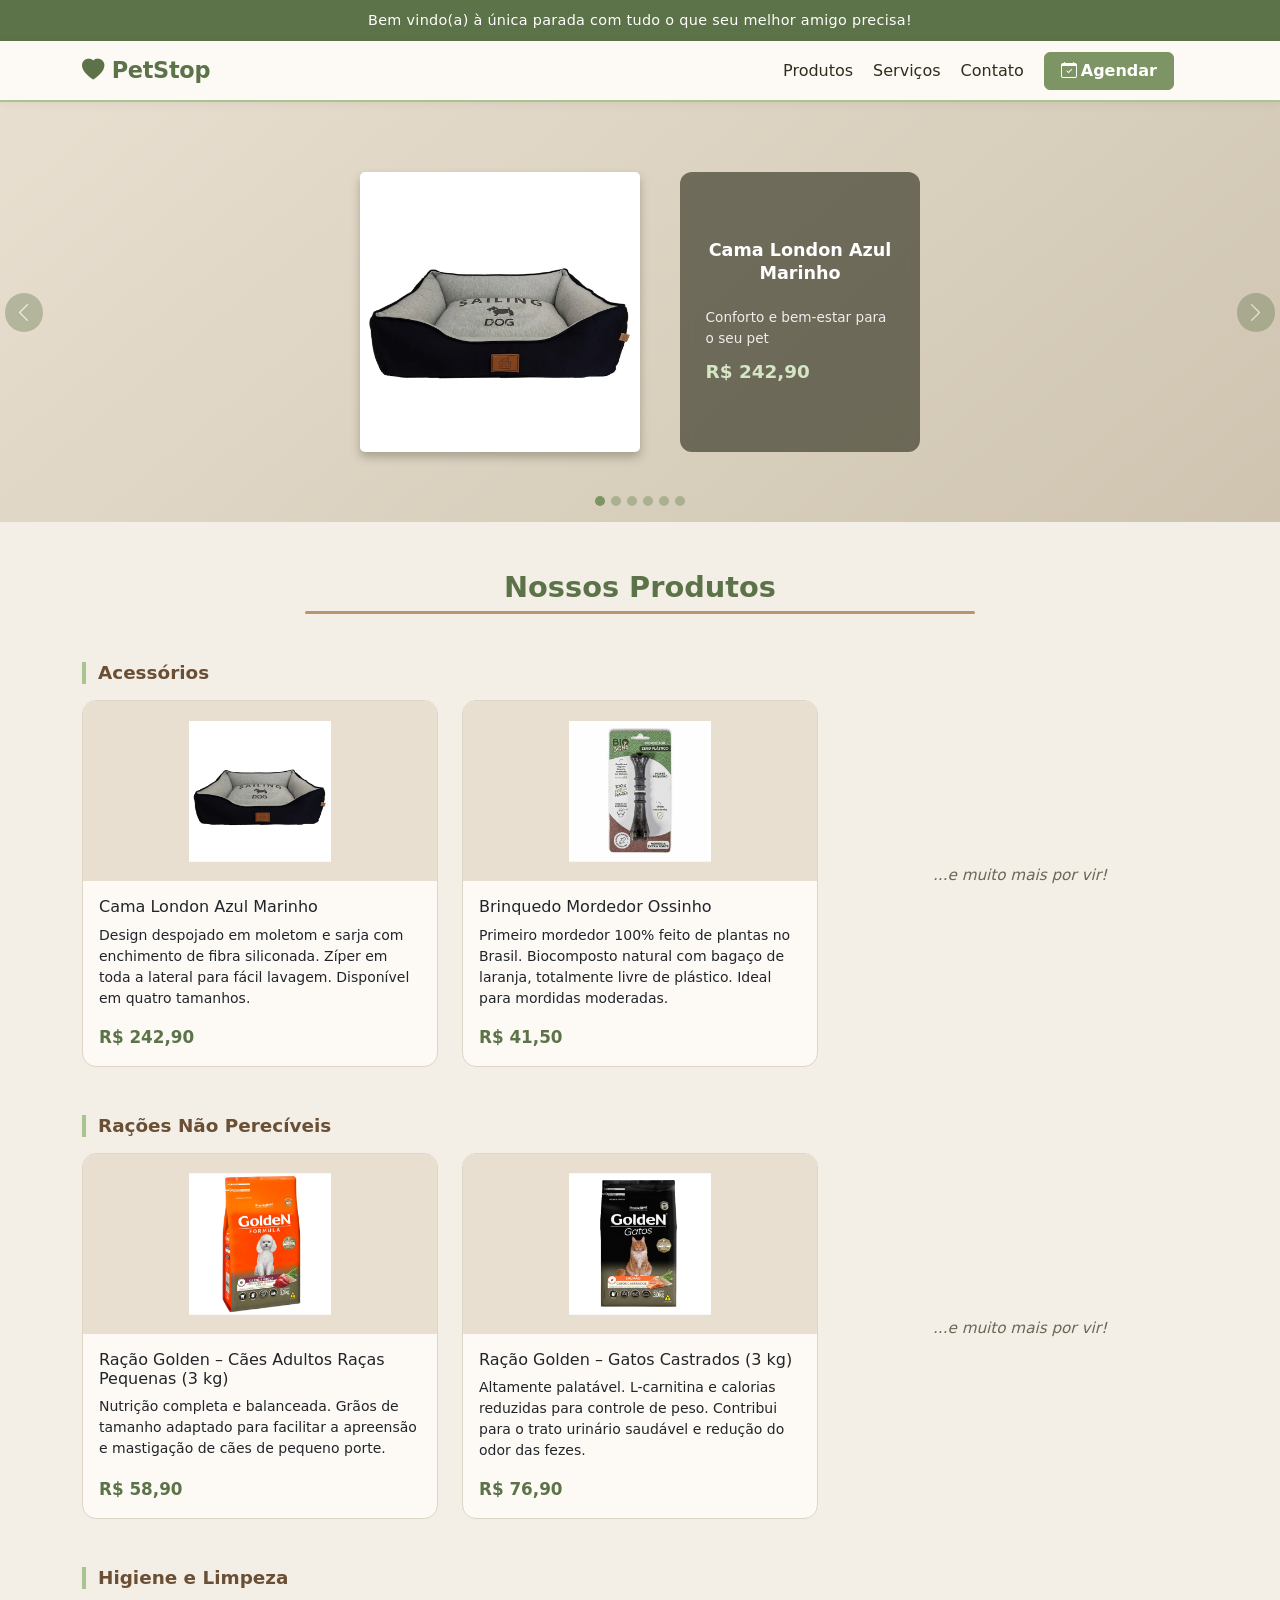
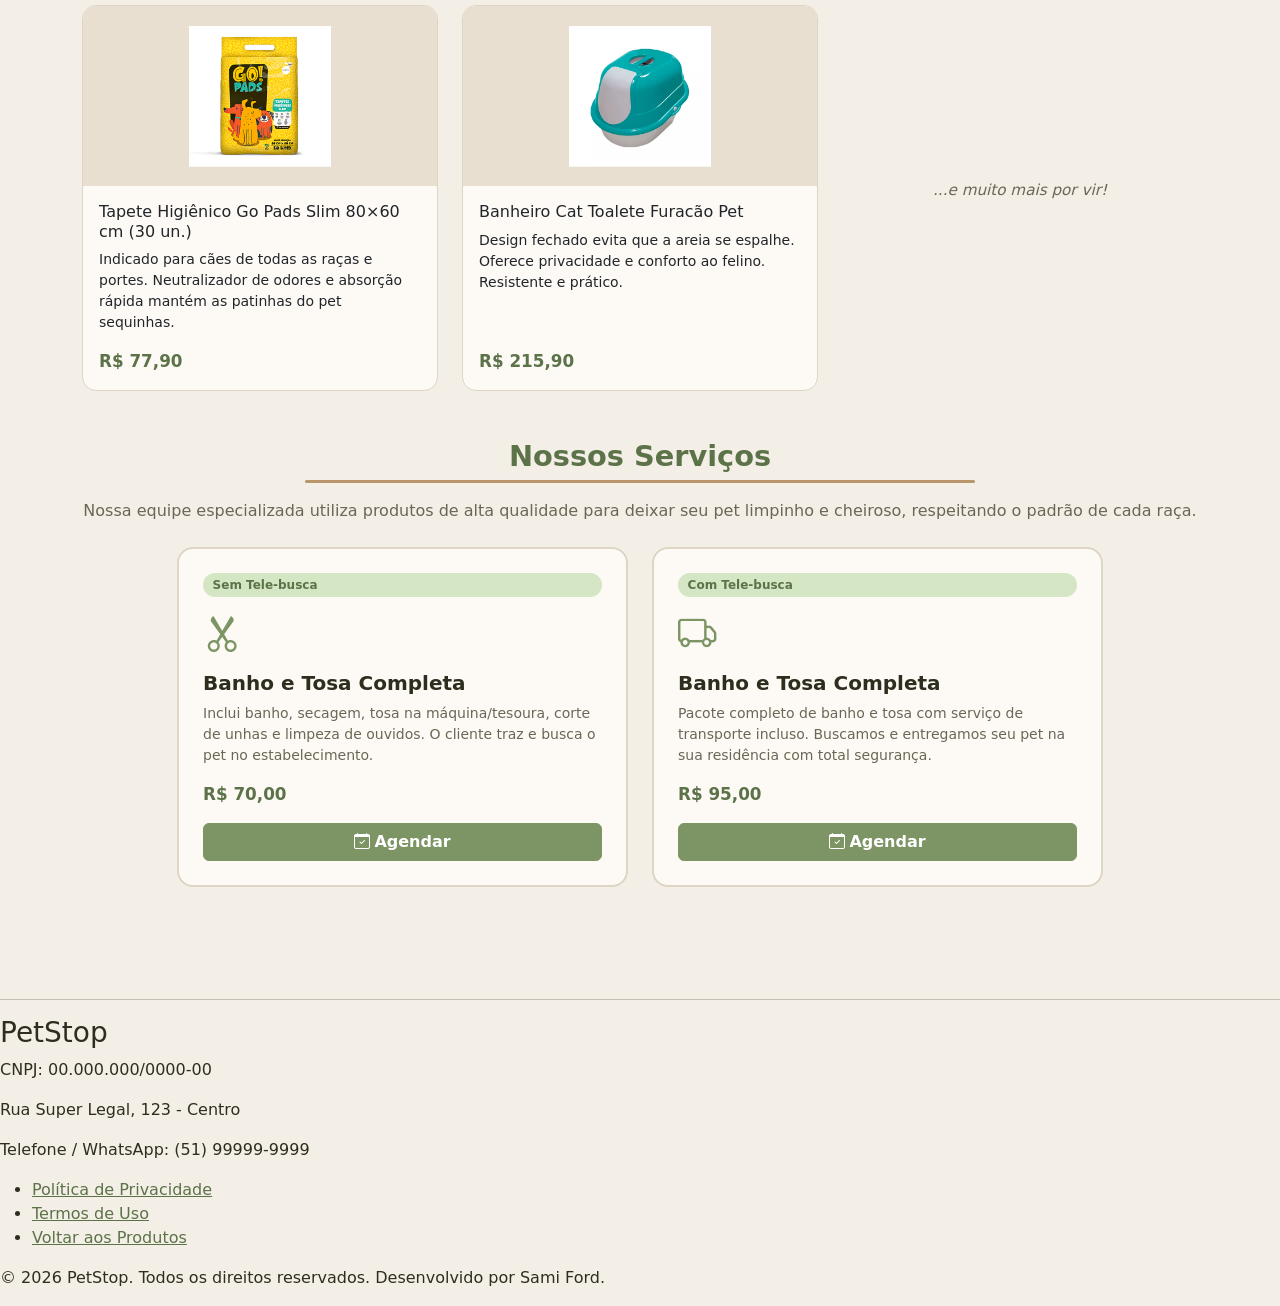
==== commit 697d2ae7: "feat: add cards for different services" ====
--- a/index.html
+++ b/index.html
@@ -4,7 +4,7 @@
     <meta charset="UTF-8">
     <meta name="viewport" content="width=device-width, initial-scale=1.0">
     <title>PetStop</title>
-    <link href="https://cdn.jsdelivr.net/npm/bootstrap@5.3.3/dist/css/bootstrap.min.css" rel="stylesheet"
+    <link href="https://cdn.jsdelivr.net/npm/bootstrap@5.3.3/dist/css/bootstrap.min.css" rel="stylesheet">
     <link href="https://cdn.jsdelivr.net/npm/bootstrap-icons@1.11.3/font/bootstrap-icons.min.css" rel="stylesheet">
     <link rel="stylesheet" href="style.css">
 </head>
@@ -286,24 +286,49 @@
             </div>
         </section>
 
-        <section id="servicos">
-            <h2>Nossos Serviços</h2>
-            <article>
-                <h3>Banho e Tosa</h3>
-                <p>Nossa equipe especializada utiliza produtos de alta qualidade para deixar seu pet limpinho e cheiroso, respeitando o padrão de cada raça.</p>
-                <ul>
-                    <li>
-                        <h4>Banho e Tosa Completa (Sem Tele-busca)</h4>
-                        <p>Inclui banho, secagem, tosa na máquina/tesoura, corte de unhas e limpeza de ouvidos. O cliente traz e busca o pet.</p>
-                        <p><strong>Valor: R$ 70,00</strong></p>
-                    </li>
-                    <li>
-                        <h4>Banho e Tosa Completa (Com Tele-busca)</h4>
-                        <p>Inclui o pacote completo de banho e tosa + serviço de transporte (buscamos e entregamos seu pet na sua casa com total segurança).</p>
-                        <p><strong>Valor: R$ 95,00</strong></p>
-                    </li>
-                </ul>
-            </article>
+        <!-- Serviços -->
+        <section id="servicos" aria-labelledby="titulo-servicos" class="mb-5">
+            <h2 id="titulo-servicos" class="section-title text-center mb-3">Nossos Serviços</h2>
+            <p class="text-center mb-4" style="color: var(--text-muted);">
+                Nossa equipe especializada utiliza produtos de alta qualidade para deixar seu pet limpinho e cheiroso,
+                respeitando o padrão de cada raça.
+            </p>
+            <div class="row g-4 justify-content-center">
+                <div class="col-md-5">
+                    <article class="service-card p-4 h-100 d-flex flex-column">
+                        <span class="badge-service">Sem Tele-busca</span>
+                        <div class="service-icon mb-2">
+                            <i class="bi bi-scissors" aria-hidden="true"></i>
+                        </div>
+                        <h3 class="h5 fw-bold">Banho e Tosa Completa</h3>
+                        <p class="small flex-grow-1" style="color: var(--text-muted);">
+                            Inclui banho, secagem, tosa na máquina/tesoura, corte de unhas e limpeza de ouvidos.
+                            O cliente traz e busca o pet no estabelecimento.
+                        </p>
+                        <p class="product-price mb-3">R$ 70,00</p>
+                        <a href="cadastro.html?servico=sem-telebusca" class="btn btn-primary mt-auto">
+                            <i class="bi bi-calendar-check me-1" aria-hidden="true"></i>Agendar
+                        </a>
+                    </article>
+                </div>
+                <div class="col-md-5">
+                    <article class="service-card p-4 h-100 d-flex flex-column">
+                        <span class="badge-service">Com Tele-busca</span>
+                        <div class="service-icon mb-2">
+                            <i class="bi bi-truck" aria-hidden="true"></i>
+                        </div>
+                        <h3 class="h5 fw-bold">Banho e Tosa Completa</h3>
+                        <p class="small flex-grow-1" style="color: var(--text-muted);">
+                            Pacote completo de banho e tosa com serviço de transporte incluso.
+                            Buscamos e entregamos seu pet na sua residência com total segurança.
+                        </p>
+                        <p class="product-price mb-3">R$ 95,00</p>
+                        <a href="cadastro.html?servico=com-telebusca" class="btn btn-primary mt-auto">
+                            <i class="bi bi-calendar-check me-1" aria-hidden="true"></i>Agendar
+                        </a>
+                    </article>
+                </div>
+            </div>
         </section>
 
         </div><!-- /.container -->
--- a/style.css
+++ b/style.css
@@ -254,6 +254,35 @@
     margin-bottom: 0;
 }
 
+/* ===== CARDS DE SERVIÇO ===== */
+.service-card {
+    background-color: var(--surface);
+    border: 2px solid var(--border);
+    border-radius: 16px;
+    transition: border-color 0.2s, box-shadow 0.2s;
+}
+
+.service-card:hover {
+    border-color: var(--matcha);
+    box-shadow: 0 8px 24px rgba(125, 148, 100, 0.18);
+}
+
+.service-icon {
+    font-size: 2.4rem;
+    color: var(--matcha);
+}
+
+.badge-service {
+    display: inline-block;
+    background-color: var(--matcha-xlight);
+    color: var(--matcha-dark);
+    font-size: 0.75rem;
+    font-weight: 600;
+    padding: 0.2rem 0.6rem;
+    border-radius: 99px;
+    margin-bottom: 0.5rem;
+}
+
 /* ===== BOTÕES (OVERRIDE BOOTSTRAP) ===== */
 .btn-primary {
     background-color: var(--matcha);
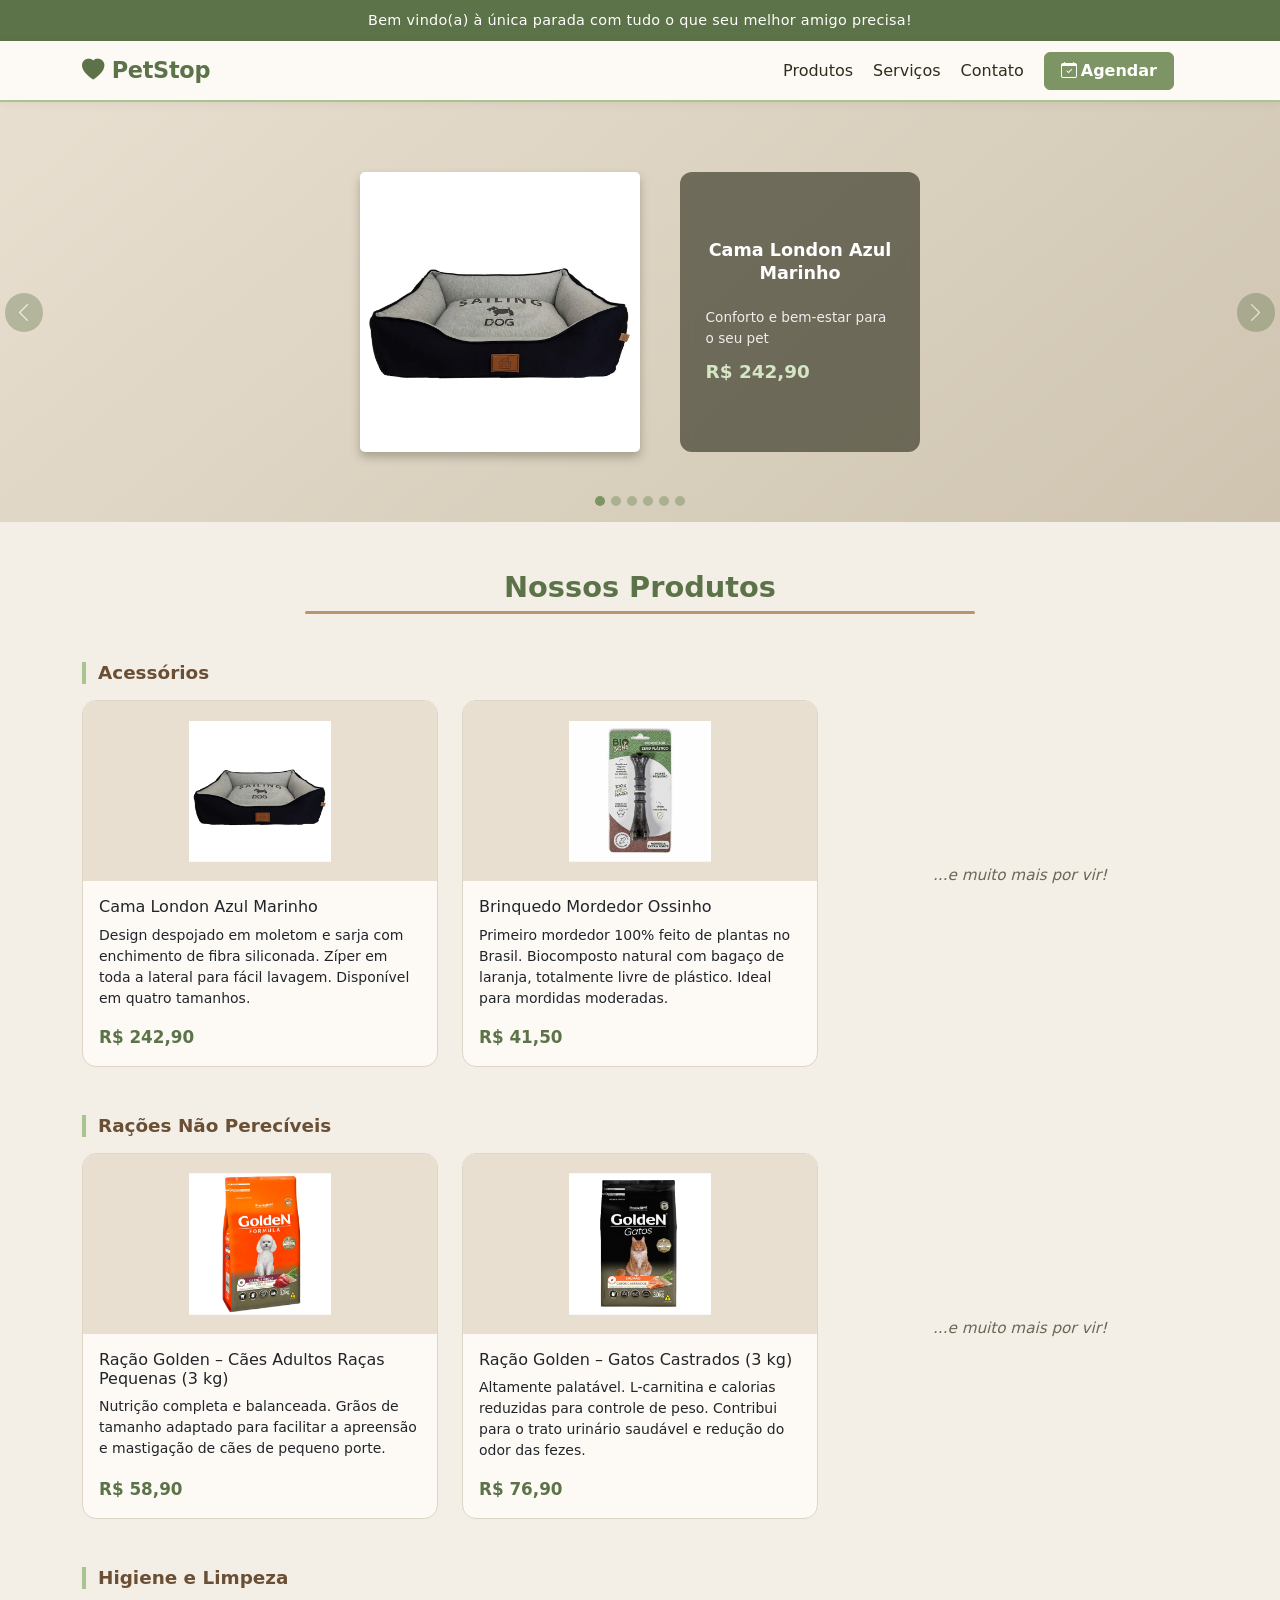
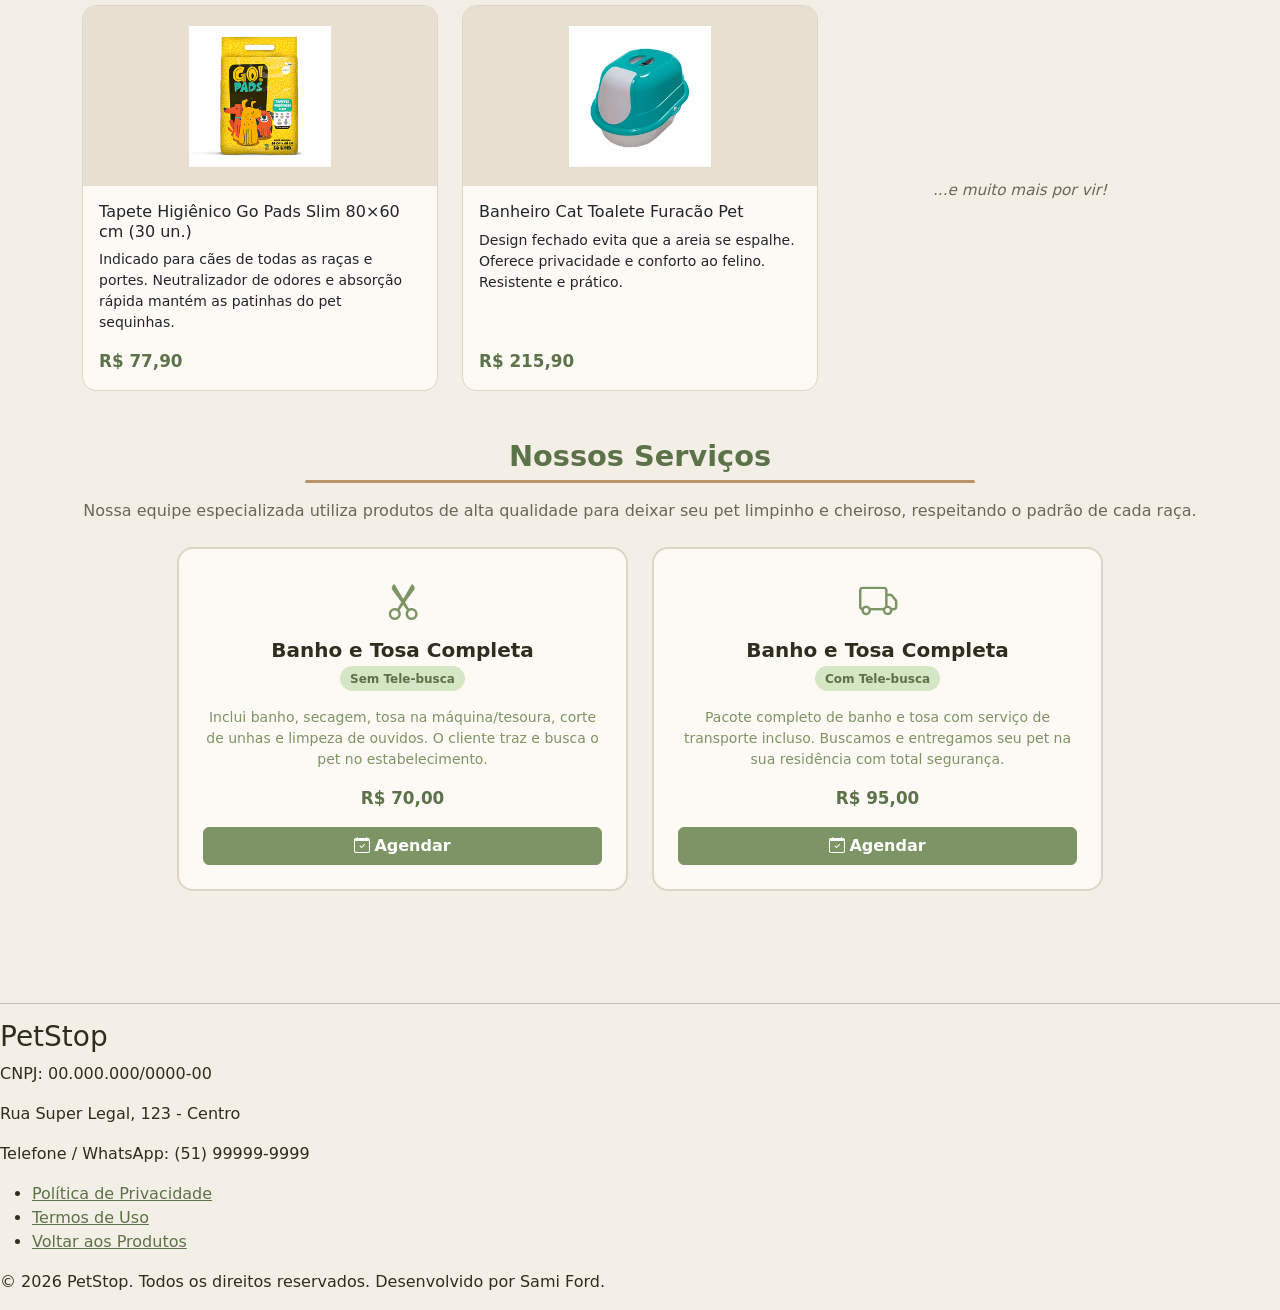
==== commit 578ef147: "feat: add better styling to service cards" ====
--- a/index.html
+++ b/index.html
@@ -295,35 +295,35 @@
             </p>
             <div class="row g-4 justify-content-center">
                 <div class="col-md-5">
-                    <article class="service-card p-4 h-100 d-flex flex-column">
-                        <span class="badge-service">Sem Tele-busca</span>
+                    <article class="service-card p-4 h-100 d-flex flex-column align-items-center text-center">
                         <div class="service-icon mb-2">
                             <i class="bi bi-scissors" aria-hidden="true"></i>
                         </div>
-                        <h3 class="h5 fw-bold">Banho e Tosa Completa</h3>
-                        <p class="small flex-grow-1" style="color: var(--text-muted);">
+                        <h3 class="h5 fw-bold mb-1">Banho e Tosa Completa</h3>
+                        <span class="badge-service mb-3">Sem Tele-busca</span>
+                        <p class="small flex-grow-1" style="color: var(--matcha);">
                             Inclui banho, secagem, tosa na máquina/tesoura, corte de unhas e limpeza de ouvidos.
                             O cliente traz e busca o pet no estabelecimento.
                         </p>
                         <p class="product-price mb-3">R$ 70,00</p>
-                        <a href="cadastro.html?servico=sem-telebusca" class="btn btn-primary mt-auto">
+                        <a href="cadastro.html?servico=sem-telebusca" class="btn btn-primary w-100 mt-auto">
                             <i class="bi bi-calendar-check me-1" aria-hidden="true"></i>Agendar
                         </a>
                     </article>
                 </div>
                 <div class="col-md-5">
-                    <article class="service-card p-4 h-100 d-flex flex-column">
-                        <span class="badge-service">Com Tele-busca</span>
+                    <article class="service-card p-4 h-100 d-flex flex-column align-items-center text-center">
                         <div class="service-icon mb-2">
                             <i class="bi bi-truck" aria-hidden="true"></i>
                         </div>
-                        <h3 class="h5 fw-bold">Banho e Tosa Completa</h3>
-                        <p class="small flex-grow-1" style="color: var(--text-muted);">
+                        <h3 class="h5 fw-bold mb-1">Banho e Tosa Completa</h3>
+                        <span class="badge-service mb-3">Com Tele-busca</span>
+                        <p class="small flex-grow-1" style="color: var(--matcha);">
                             Pacote completo de banho e tosa com serviço de transporte incluso.
                             Buscamos e entregamos seu pet na sua residência com total segurança.
                         </p>
                         <p class="product-price mb-3">R$ 95,00</p>
-                        <a href="cadastro.html?servico=com-telebusca" class="btn btn-primary mt-auto">
+                        <a href="cadastro.html?servico=com-telebusca" class="btn btn-primary w-100 mt-auto">
                             <i class="bi bi-calendar-check me-1" aria-hidden="true"></i>Agendar
                         </a>
                     </article>
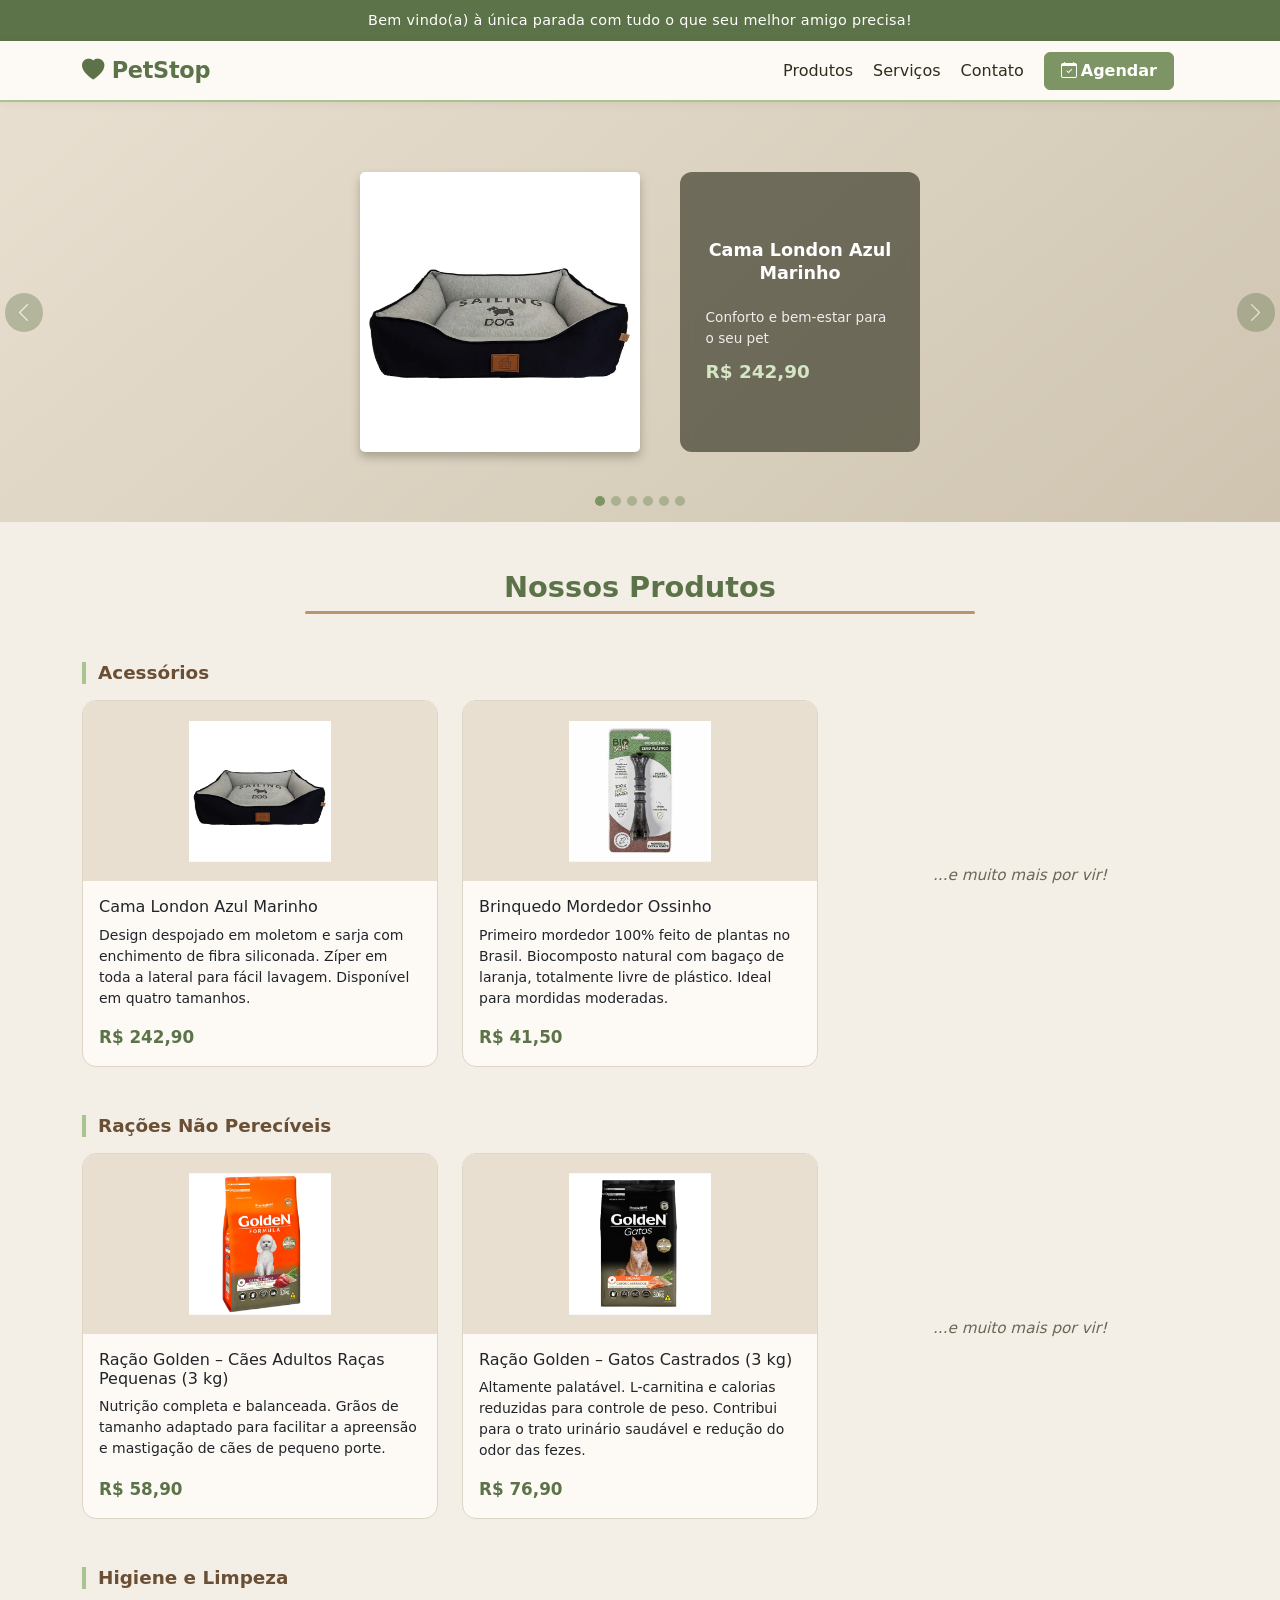
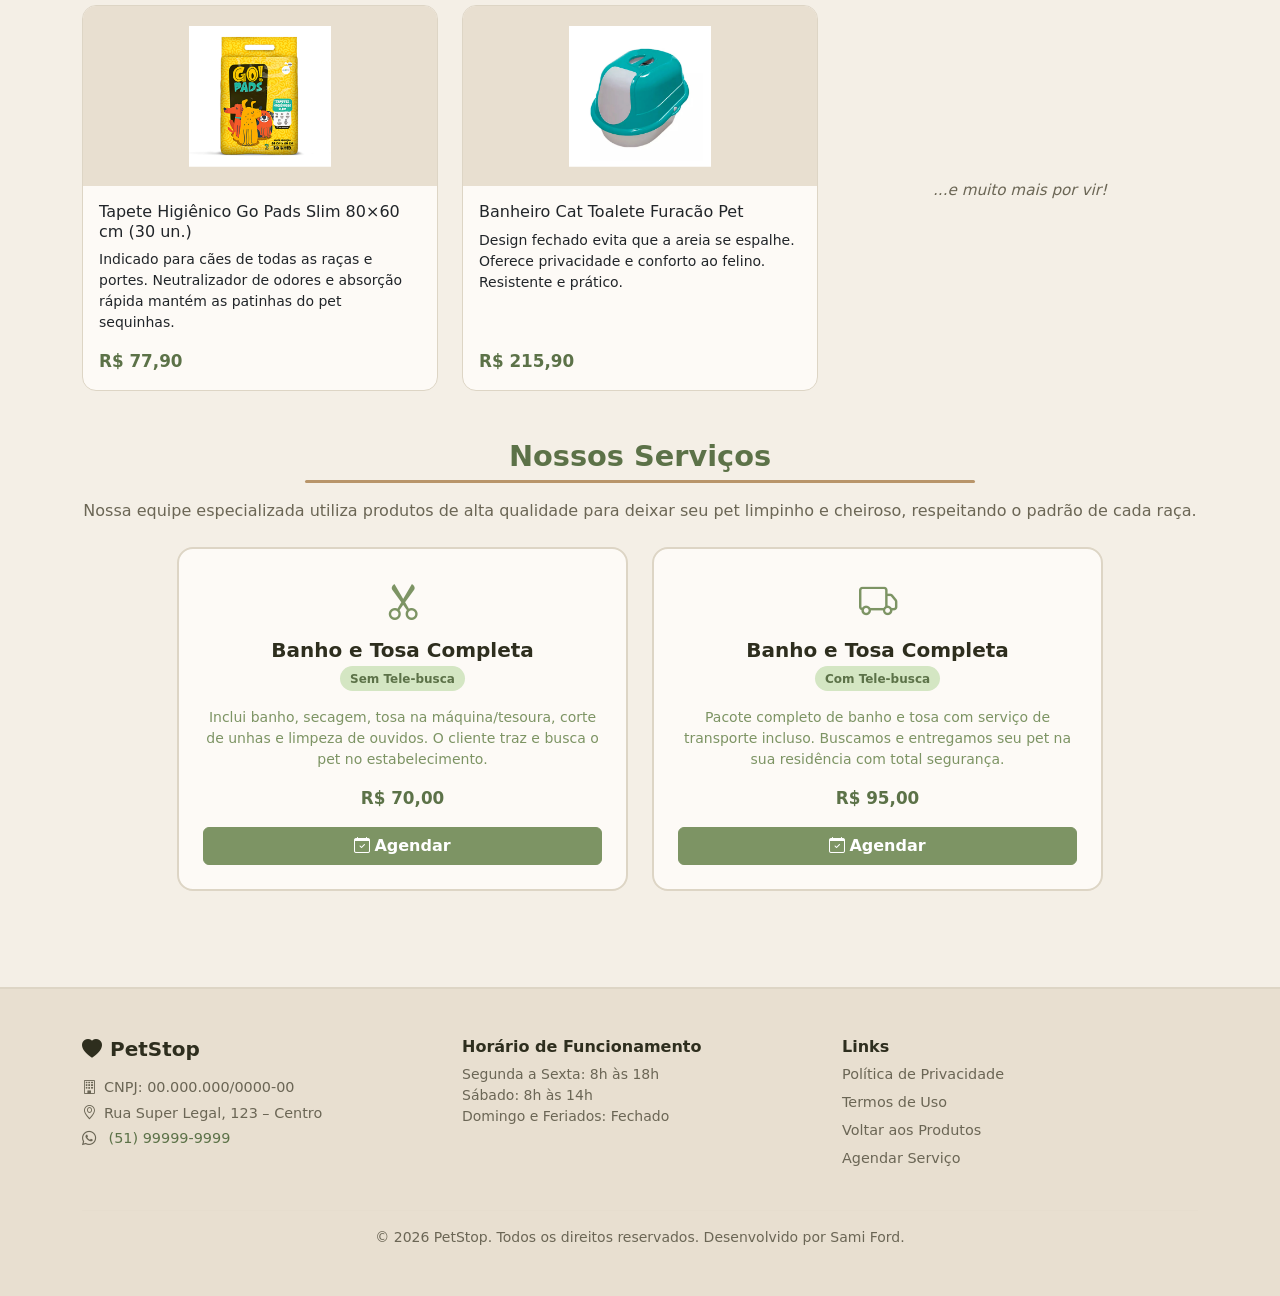
==== commit cd6a3fb7: "feat: add styled footer with contact info, hours, and nav links" ====
--- a/index.html
+++ b/index.html
@@ -334,23 +334,54 @@
         </div><!-- /.container -->
     </main>
 
-    <hr>
-
-    <footer id="contato">
-        <div>
-            <h3>PetStop</h3>
-            <p>CNPJ: 00.000.000/0000-00</p>
-            <p>Rua Super Legal, 123 - Centro</p>
-            <p>Telefone / WhatsApp: (51) 99999-9999</p>
+    <footer id="contato" class="footer-section py-5" aria-label="Informações de contato e rodapé">
+        <div class="container">
+            <div class="row g-4">
+                <div class="col-md-4">
+                    <h3 class="h5 fw-bold mb-3">
+                        <i class="bi bi-heart-fill me-2" aria-hidden="true"></i>PetStop
+                    </h3>
+                    <address>
+                        <p class="mb-1">
+                            <i class="bi bi-building me-2" aria-hidden="true"></i>CNPJ: 00.000.000/0000-00
+                        </p>
+                        <p class="mb-1">
+                            <i class="bi bi-geo-alt me-2" aria-hidden="true"></i>Rua Super Legal, 123 – Centro
+                        </p>
+                        <p class="mb-2">
+                            <i class="bi bi-whatsapp me-2" aria-hidden="true"></i>
+                            <a href="tel:+5551999999999" aria-label="Ligar ou enviar WhatsApp para (51) 99999-9999">
+                                (51) 99999-9999
+                            </a>
+                        </p>
+                    </address>
+                    <span id="store-status" aria-live="polite"></span>
+                </div>
+                <div class="col-md-4">
+                    <h3 class="h6 fw-semibold mb-2">Horário de Funcionamento</h3>
+                    <ul class="list-unstyled small" style="color: var(--text-muted);">
+                        <li>Segunda a Sexta: 8h às 18h</li>
+                        <li>Sábado: 8h às 14h</li>
+                        <li>Domingo e Feriados: Fechado</li>
+                    </ul>
+                </div>
+                <div class="col-md-4">
+                    <h3 class="h6 fw-semibold mb-2">Links</h3>
+                    <nav aria-label="Links do rodapé">
+                        <ul class="list-unstyled">
+                            <li><a href="#" class="footer-link">Política de Privacidade</a></li>
+                            <li><a href="#" class="footer-link">Termos de Uso</a></li>
+                            <li><a href="#produtos" class="footer-link">Voltar aos Produtos</a></li>
+                            <li><a href="cadastro.html" class="footer-link">Agendar Serviço</a></li>
+                        </ul>
+                    </nav>
+                </div>
+            </div>
+            <hr class="footer-divider mt-4">
+            <p class="text-center small mb-0" style="color: var(--text-muted);">
+                &copy; 2026 PetStop. Todos os direitos reservados. Desenvolvido por Sami Ford.
+            </p>
         </div>
-        <nav>
-            <ul>
-                <li><a href="#">Política de Privacidade</a></li>
-                <li><a href="#">Termos de Uso</a></li>
-                <li><a href="#produtos">Voltar aos Produtos</a></li>
-            </ul>
-        </nav>
-        <p>&copy; 2026 PetStop. Todos os direitos reservados. Desenvolvido por Sami Ford.</p>
     </footer>
 
     <script src="https://cdn.jsdelivr.net/npm/bootstrap@5.3.3/dist/js/bootstrap.bundle.min.js"></script>
--- a/style.css
+++ b/style.css
@@ -283,6 +283,52 @@
     margin-bottom: 0.5rem;
 }
 
+/* ===== FOOTER ===== */
+.footer-section {
+    background-color: var(--sand);
+    border-top: 2px solid var(--border);
+    color: var(--text);
+}
+
+.footer-section address {
+    font-style: normal;
+    font-size: 0.9rem;
+    color: var(--text-muted);
+}
+
+.footer-link {
+    display: block;
+    color: var(--text-muted);
+    text-decoration: none;
+    font-size: 0.9rem;
+    margin-bottom: 0.4rem;
+    transition: color 0.2s;
+}
+
+.footer-link:hover {
+    color: var(--matcha);
+}
+
+.footer-divider {
+    border-color: var(--border);
+}
+
+footer a {
+    color: var(--matcha-dark);
+    text-decoration: none;
+}
+
+footer a:hover {
+    text-decoration: underline;
+}
+
+.loja-status {
+    font-size: 0.85rem;
+    font-weight: 600;
+}
+.loja-status.aberto  { color: #4a7c4e; }
+.loja-status.fechado { color: #9a4444; }
+
 /* ===== BOTÕES (OVERRIDE BOOTSTRAP) ===== */
 .btn-primary {
     background-color: var(--matcha);
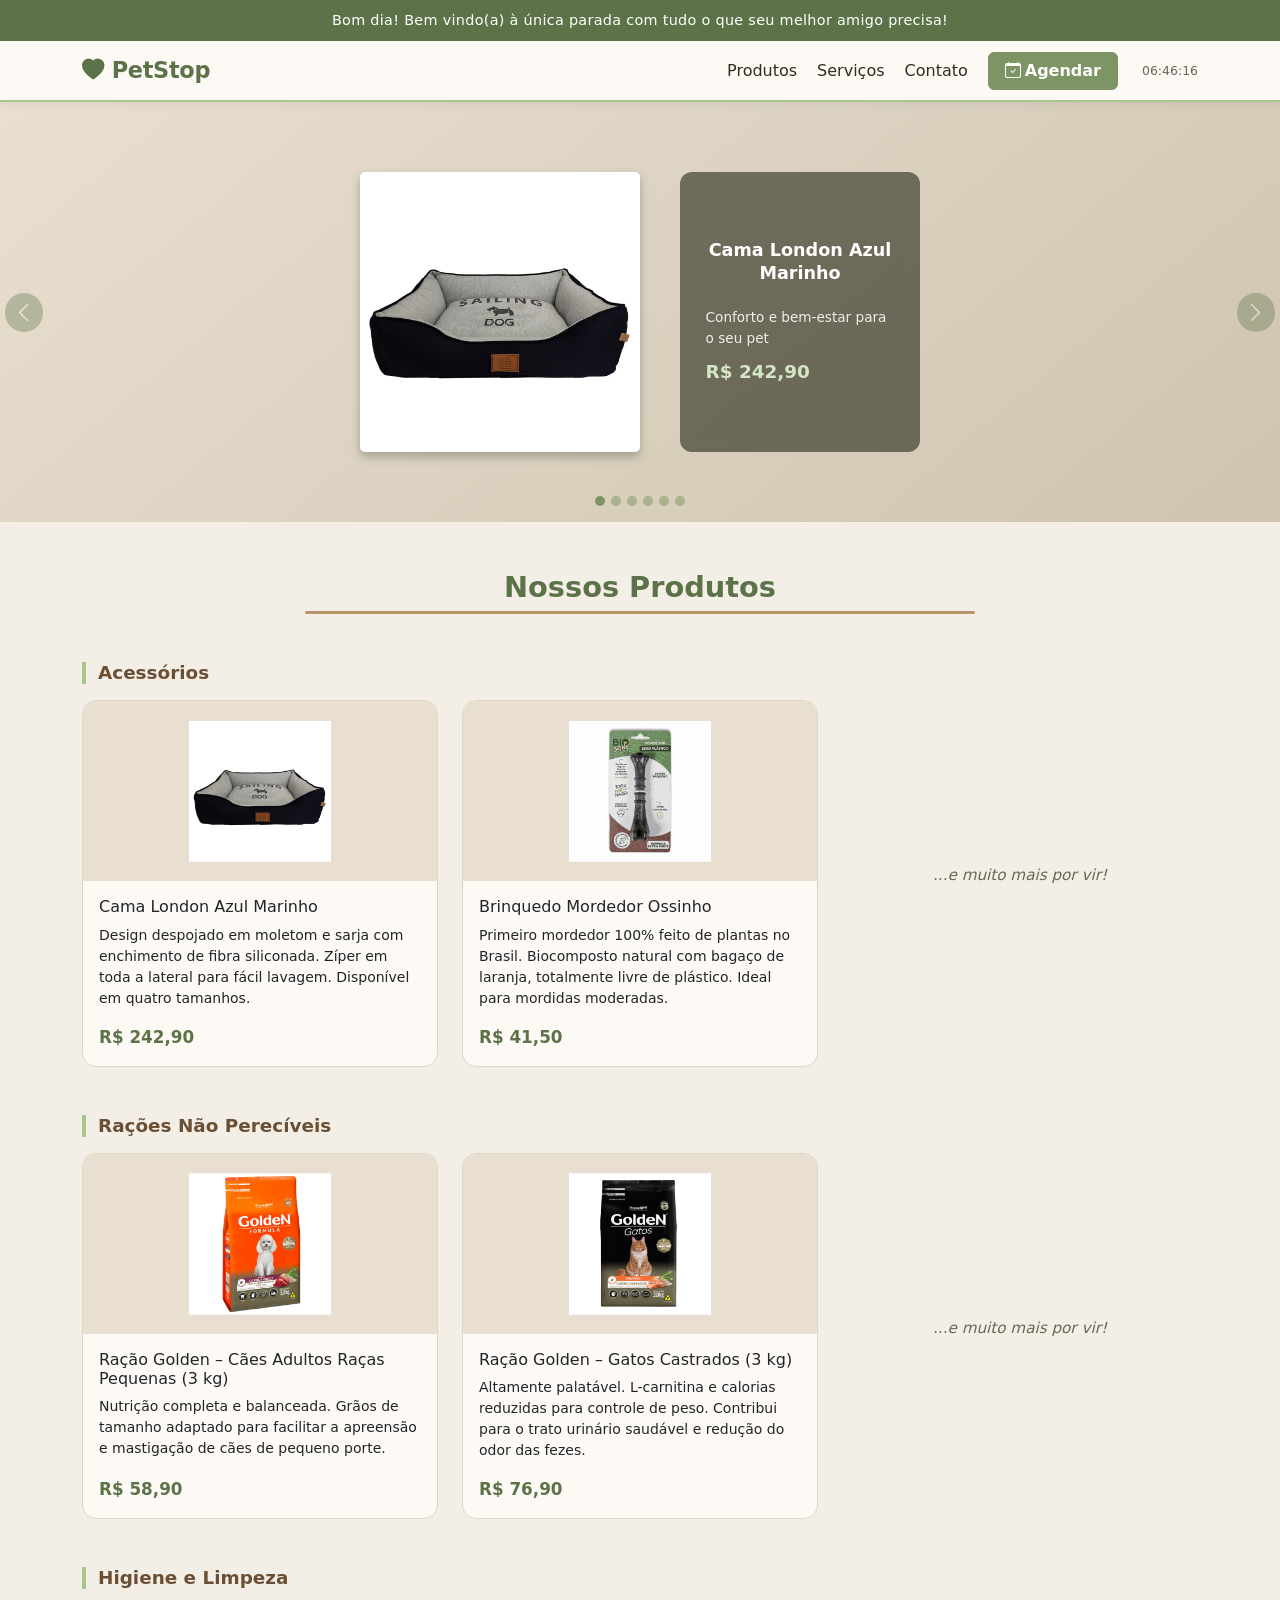
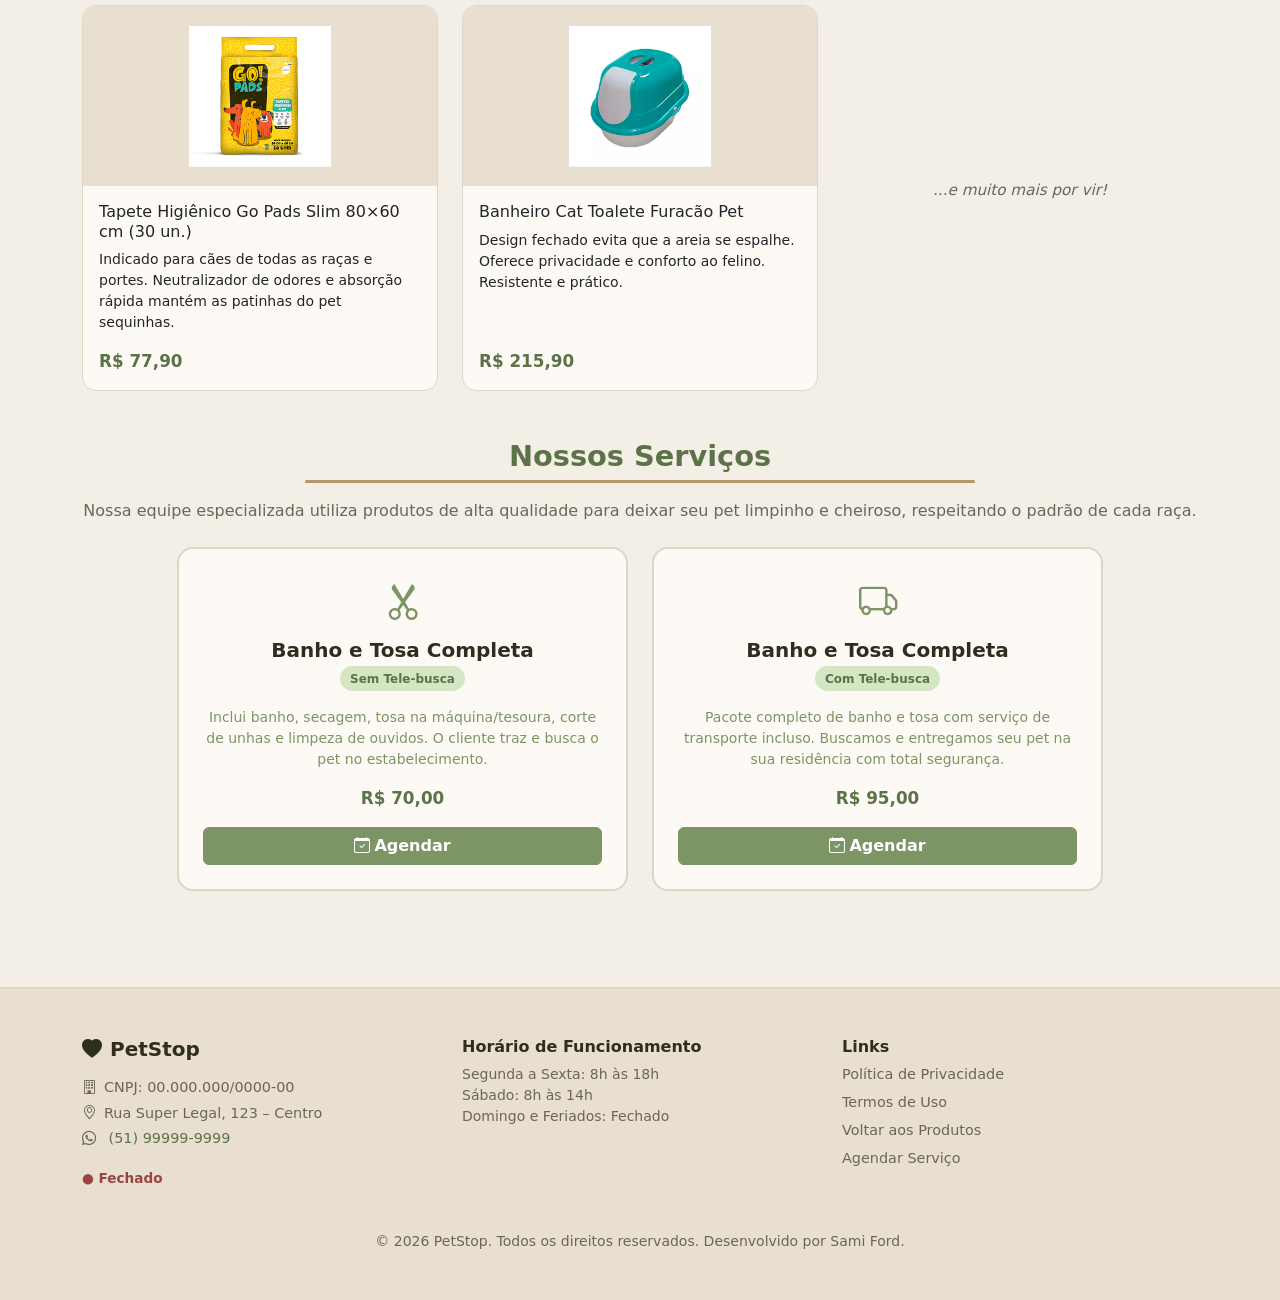
==== commit 7ab921ec: "feat: add script.js with live clock, store status, back-to-top button, and field masks" ====
--- a/index.html
+++ b/index.html
@@ -384,6 +384,13 @@
         </div>
     </footer>
 
+    <!-- Botão voltar ao topo -->
+    <button id="back-to-top" class="btn btn-primary rounded-circle back-to-top"
+            aria-label="Voltar ao topo da página" title="Voltar ao topo">
+        <i class="bi bi-arrow-up" aria-hidden="true"></i>
+    </button>
+
     <script src="https://cdn.jsdelivr.net/npm/bootstrap@5.3.3/dist/js/bootstrap.bundle.min.js"></script>
+    <script src="script.js"></script>
 </body>
 </html>
--- a/style.css
+++ b/style.css
@@ -329,6 +329,22 @@
 .loja-status.aberto  { color: #4a7c4e; }
 .loja-status.fechado { color: #9a4444; }
 
+/* ===== BOTÃO VOLTAR AO TOPO ===== */
+.back-to-top {
+    position: fixed;
+    bottom: 28px;
+    right: 28px;
+    width: 46px;
+    height: 46px;
+    z-index: 1050;
+    display: none;
+    align-items: center;
+    justify-content: center;
+    padding: 0;
+    box-shadow: 0 4px 14px rgba(0, 0, 0, 0.15);
+    transition: opacity 0.2s;
+}
+
 /* ===== BOTÕES (OVERRIDE BOOTSTRAP) ===== */
 .btn-primary {
     background-color: var(--matcha);
